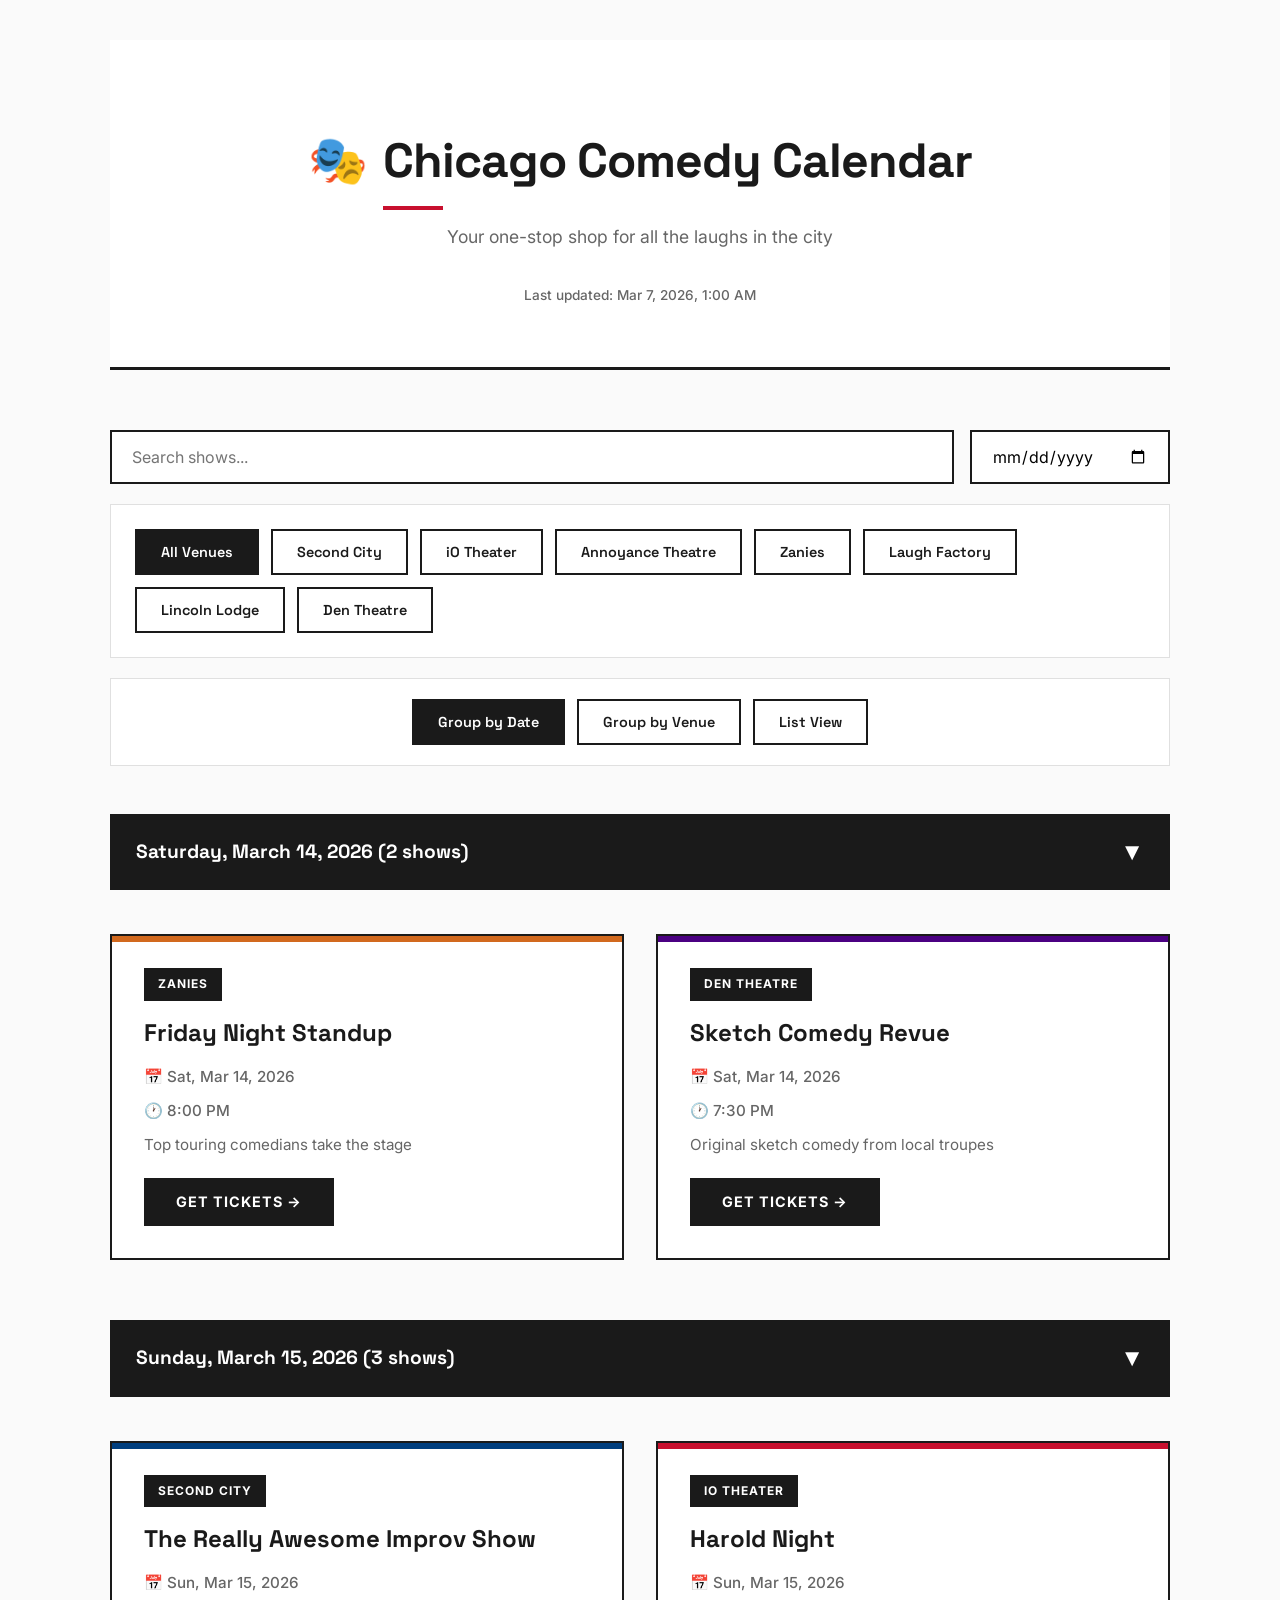
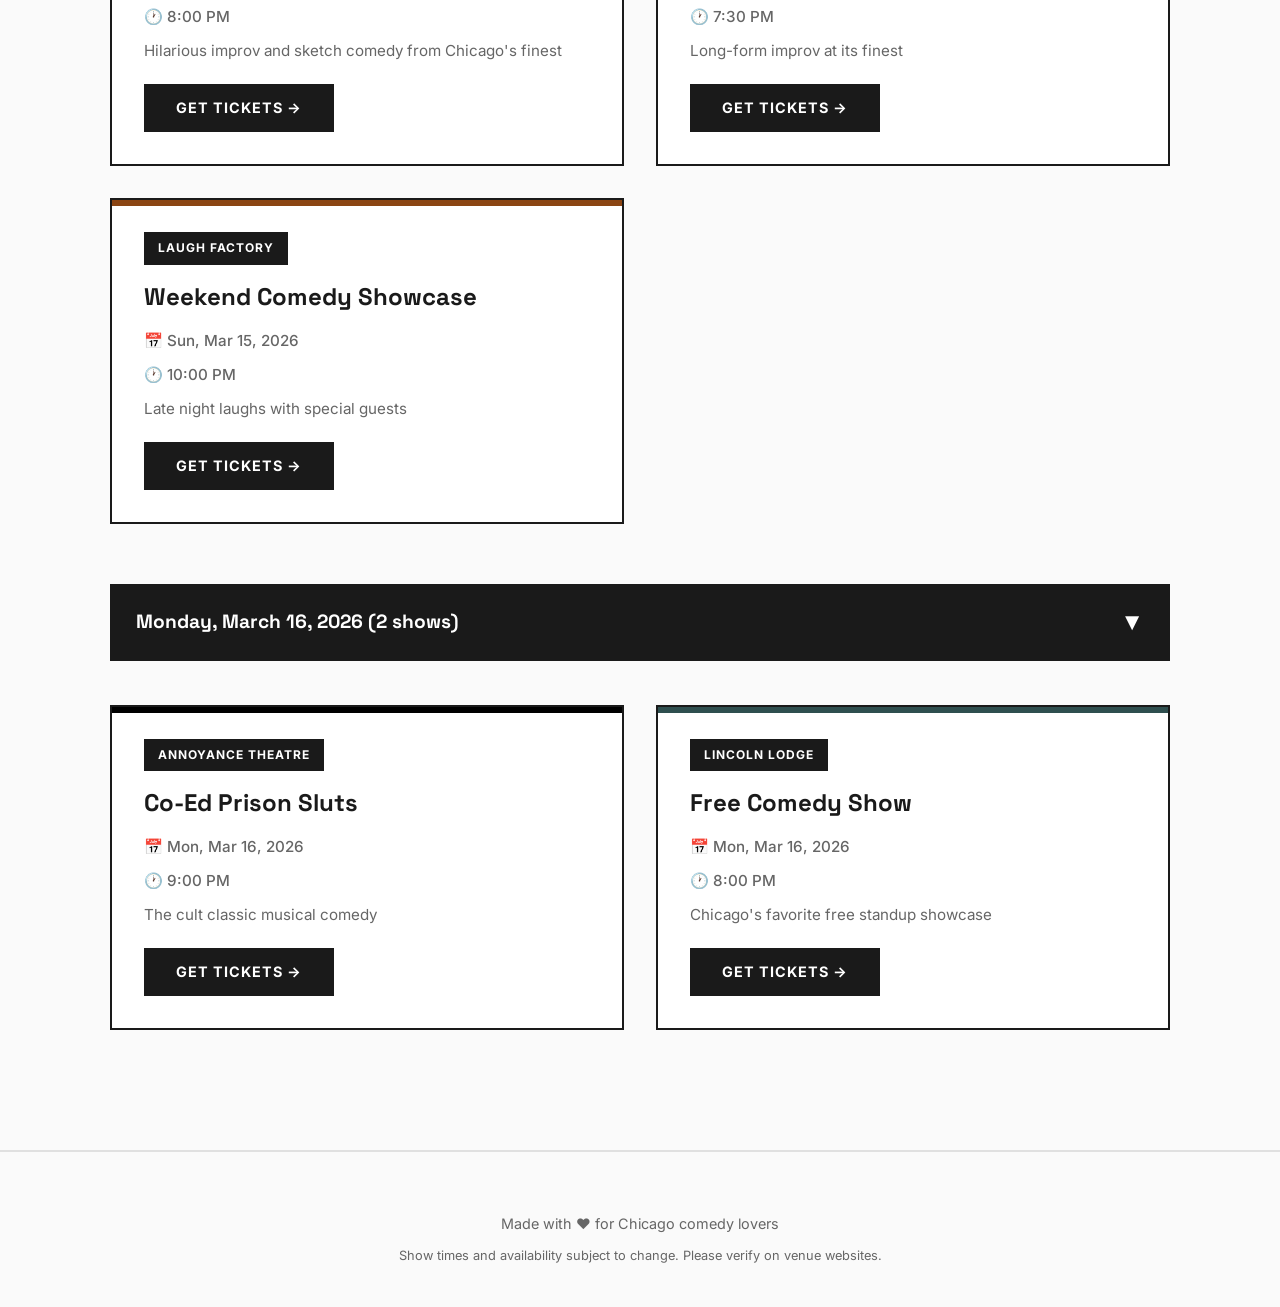
==== index.html @ 1ec194c2 "Major update: New features and minimalist design Features added: - Search bar for text search across" ====
<!DOCTYPE html>
<html lang="en">
<head>
    <meta charset="UTF-8">
    <meta name="viewport" content="width=device-width, initial-scale=1.0">
    <title>Chicago Comedy Calendar</title>
    <link rel="stylesheet" href="styles.css">
    <link rel="preconnect" href="https://fonts.googleapis.com">
    <link rel="preconnect" href="https://fonts.gstatic.com" crossorigin>
    <link href="https://fonts.googleapis.com/css2?family=Space+Grotesk:wght@400;600;700;800&family=Inter:wght@400;500;600;700&display=swap" rel="stylesheet">
</head>
<body>
    <div class="container">
        <header class="header">
            <div class="header-content">
                <h1 class="title">
                    <span class="emoji">🎭</span>
                    <span class="title-text">Chicago Comedy Calendar</span>
                </h1>
                <p class="subtitle">Your one-stop shop for all the laughs in the city</p>
                <div class="last-updated" id="lastUpdated">
                    Last updated: <span id="updateTime">Loading...</span>
                </div>
            </div>
        </header>

        <div class="controls">
            <div class="search-bar">
                <input type="text" id="searchInput" placeholder="Search shows..." class="search-input">
                <input type="date" id="dateFilter" class="date-input" placeholder="Filter by date">
            </div>

            <div class="filters">
                <div class="filter-group">
                    <button class="filter-btn active" data-filter="all">All Venues</button>
                    <button class="filter-btn" data-filter="second-city">Second City</button>
                    <button class="filter-btn" data-filter="io-theater">iO Theater</button>
                    <button class="filter-btn" data-filter="annoyance">Annoyance Theatre</button>
                    <button class="filter-btn" data-filter="zanies">Zanies</button>
                    <button class="filter-btn" data-filter="laugh-factory">Laugh Factory</button>
                    <button class="filter-btn" data-filter="lincoln-lodge">Lincoln Lodge</button>
                    <button class="filter-btn" data-filter="den-theatre">Den Theatre</button>
                </div>
            </div>

            <div class="view-toggle">
                <button class="toggle-btn active" data-view="date">Group by Date</button>
                <button class="toggle-btn" data-view="venue">Group by Venue</button>
                <button class="toggle-btn" data-view="list">List View</button>
            </div>
        </div>

        <div id="loading" class="loading">
            <div class="spinner"></div>
            <p>Loading shows...</p>
        </div>

        <div id="showsContainer" class="shows-container" style="display: none;">
            <!-- Shows will be dynamically inserted here -->
        </div>

        <div id="noShows" class="no-shows" style="display: none;">
            <span class="emoji-large">🎪</span>
            <p>No shows found. Check back soon!</p>
        </div>
    </div>

    <!-- Venue Info Modal -->
    <div id="venueModal" class="modal">
        <div class="modal-content">
            <span class="modal-close">&times;</span>
            <h2 id="modalVenueName"></h2>
            <div id="modalVenueInfo" class="venue-info">
                <div class="venue-details">
                    <p class="venue-address"></p>
                    <p class="venue-phone"></p>
                    <p class="venue-website"></p>
                </div>
                <div id="mapContainer" class="map-container">
                    <!-- Google Map will be embedded here -->
                </div>
            </div>
        </div>
    </div>

    <footer class="footer">
        <p>Made with ❤️ for Chicago comedy lovers</p>
        <p class="footer-note">Show times and availability subject to change. Please verify on venue websites.</p>
    </footer>

    <script src="app.js"></script>
</body>
</html>
---- styles.css ----
/* OPTION 2: Minimalist Chicago - Clean, modern, professional */

:root {
    --primary: #003E7E;
    --secondary: #C8102E;
    --accent: #F0F0F0;
    --dark: #1A1A1A;
    --light: #FAFAFA;
    --white: #FFFFFF;
    --border: #E0E0E0;
    --text-secondary: #666666;
}

* {
    margin: 0;
    padding: 0;
    box-sizing: border-box;
}

body {
    font-family: 'Inter', -apple-system, BlinkMacSystemFont, sans-serif;
    background: var(--light);
    color: var(--dark);
    line-height: 1.7;
    min-height: 100vh;
}

.container {
    max-width: 1100px;
    margin: 0 auto;
    padding: 40px 20px;
}

/* Header */
.header {
    text-align: center;
    padding: 80px 20px 60px;
    margin-bottom: 60px;
    background: var(--white);
    border-bottom: 3px solid var(--dark);
}

.title {
    font-family: 'Space Grotesk', sans-serif;
    font-size: 3rem;
    font-weight: 800;
    margin-bottom: 16px;
    color: var(--dark);
    letter-spacing: -1px;
    display: flex;
    align-items: center;
    justify-content: center;
    gap: 16px;
}

.emoji {
    font-size: 3rem;
}

.title-text {
    position: relative;
}

.title-text::after {
    content: '';
    position: absolute;
    bottom: -8px;
    left: 0;
    width: 60px;
    height: 4px;
    background: var(--secondary);
}

.subtitle {
    font-size: 1.1rem;
    color: var(--text-secondary);
    font-weight: 400;
    margin-top: 20px;
}

.last-updated {
    margin-top: 32px;
    font-size: 0.85rem;
    color: var(--text-secondary);
    font-weight: 500;
}

/* Controls */
.controls {
    margin-bottom: 48px;
}

.search-bar {
    display: flex;
    gap: 16px;
    margin-bottom: 20px;
}

.search-input, .date-input {
    flex: 1;
    padding: 14px 20px;
    border: 2px solid var(--dark);
    background: var(--white);
    font-size: 1rem;
    font-family: 'Inter', sans-serif;
    transition: all 0.2s ease;
}

.search-input:focus, .date-input:focus {
    outline: none;
    border-color: var(--primary);
}

.date-input {
    max-width: 200px;
}

/* Filters */
.filters {
    display: flex;
    flex-wrap: wrap;
    gap: 24px;
    justify-content: center;
    margin-bottom: 20px;
    padding: 24px;
    background: var(--white);
    border: 1px solid var(--border);
}

.view-toggle {
    display: flex;
    gap: 12px;
    justify-content: center;
    padding: 20px;
    background: var(--white);
    border: 1px solid var(--border);
}

.filter-group {
    display: flex;
    flex-wrap: wrap;
    gap: 12px;
}

.filter-btn, .sort-btn, .toggle-btn {
    padding: 12px 24px;
    border: 2px solid var(--dark);
    background: var(--white);
    color: var(--dark);
    cursor: pointer;
    font-weight: 600;
    font-size: 0.9rem;
    transition: all 0.2s ease;
    font-family: 'Space Grotesk', sans-serif;
}

.filter-btn:hover, .sort-btn:hover, .toggle-btn:hover {
    background: var(--dark);
    color: var(--white);
}

.filter-btn.active, .sort-btn.active, .toggle-btn.active {
    background: var(--dark);
    color: var(--white);
}

/* Shows Container */
.shows-container {
    display: grid;
    grid-template-columns: repeat(auto-fill, minmax(340px, 1fr));
    gap: 32px;
    margin-bottom: 60px;
}

.show-card {
    background: var(--white);
    border: 2px solid var(--dark);
    padding: 32px;
    transition: all 0.2s ease;
    position: relative;
}

.show-card::before {
    content: '';
    position: absolute;
    top: 0;
    left: 0;
    width: 100%;
    height: 6px;
    background: var(--primary);
}

.show-card.venue-second-city::before { background: #003E7E; }
.show-card.venue-io-theater::before { background: #C8102E; }
.show-card.venue-annoyance::before { background: #000000; }
.show-card.venue-zanies::before { background: #D2691E; }
.show-card.venue-laugh-factory::before { background: #8B4513; }
.show-card.venue-lincoln-lodge::before { background: #2F4F4F; }
.show-card.venue-den-theatre::before { background: #4B0082; }

.show-card:hover {
    transform: translateY(-2px);
    box-shadow: 8px 8px 0px var(--dark);
}

.venue-tag {
    display: inline-block;
    padding: 6px 14px;
    background: var(--dark);
    color: var(--white);
    font-size: 0.75rem;
    font-weight: 700;
    text-transform: uppercase;
    letter-spacing: 1px;
    margin-bottom: 16px;
}

.show-title {
    font-family: 'Space Grotesk', sans-serif;
    font-size: 1.5rem;
    font-weight: 700;
    margin-bottom: 16px;
    color: var(--dark);
    line-height: 1.3;
}

.show-date, .show-time {
    font-size: 0.95rem;
    color: var(--text-secondary);
    margin-bottom: 8px;
    font-weight: 500;
}

.show-description {
    font-size: 0.95rem;
    color: var(--text-secondary);
    line-height: 1.7;
    margin-bottom: 20px;
}

.show-link {
    display: inline-block;
    padding: 12px 32px;
    background: var(--dark);
    color: var(--white);
    text-decoration: none;
    font-weight: 700;
    transition: all 0.2s ease;
    font-size: 0.9rem;
    text-transform: uppercase;
    letter-spacing: 1px;
}

.show-link:hover {
    background: var(--primary);
}

/* Footer */
.footer {
    text-align: center;
    padding: 60px 20px 40px;
    color: var(--text-secondary);
    font-size: 0.9rem;
    border-top: 2px solid var(--border);
}

.footer-note {
    margin-top: 8px;
    font-size: 0.8rem;
}

.loading {
    text-align: center;
    padding: 80px 20px;
    color: var(--dark);
}

.spinner {
    width: 50px;
    height: 50px;
    border: 3px solid var(--border);
    border-top: 3px solid var(--dark);
    border-radius: 50%;
    margin: 0 auto 20px;
    animation: spin 1s linear infinite;
}

@keyframes spin {
    0% { transform: rotate(0deg); }
    100% { transform: rotate(360deg); }
}

.no-shows {
    text-align: center;
    padding: 80px 20px;
    background: var(--white);
    border: 2px solid var(--dark);
}

.emoji-large {
    font-size: 5rem;
    display: block;
    margin-bottom: 20px;
}

/* Date Groups */
.date-group {
    margin-bottom: 40px;
}

.date-group-header {
    display: flex;
    justify-content: space-between;
    align-items: center;
    padding: 16px 24px;
    background: var(--dark);
    color: var(--white);
    cursor: pointer;
    border: 2px solid var(--dark);
    font-family: 'Space Grotesk', sans-serif;
    font-size: 1.2rem;
    font-weight: 700;
    transition: all 0.2s ease;
}

.date-group-header:hover {
    background: var(--primary);
}

.date-group-header .arrow {
    transition: transform 0.3s ease;
    font-size: 1.5rem;
}

.date-group-header.collapsed .arrow {
    transform: rotate(-90deg);
}

.date-group-shows {
    display: grid;
    grid-template-columns: repeat(auto-fill, minmax(340px, 1fr));
    gap: 32px;
    margin-top: 24px;
    padding: 20px 0;
}

.date-group-shows.hidden {
    display: none;
}

/* Venue Groups */
.venue-group {
    margin-bottom: 40px;
}

.venue-group-header {
    display: flex;
    justify-content: space-between;
    align-items: center;
    padding: 16px 24px;
    background: var(--white);
    border: 2px solid var(--dark);
    cursor: pointer;
    font-family: 'Space Grotesk', sans-serif;
    font-size: 1.2rem;
    font-weight: 700;
    transition: all 0.2s ease;
}

.venue-group-header:hover {
    background: var(--accent);
}

.venue-group-header .arrow {
    transition: transform 0.3s ease;
    font-size: 1.5rem;
}

.venue-group-header.collapsed .arrow {
    transform: rotate(-90deg);
}

.venue-group-shows {
    display: grid;
    grid-template-columns: repeat(auto-fill, minmax(340px, 1fr));
    gap: 32px;
    margin-top: 24px;
    padding: 20px 0;
}

.venue-group-shows.hidden {
    display: none;
}

/* Venue Info Button */
.venue-info-btn {
    display: inline-block;
    padding: 8px 16px;
    background: transparent;
    color: var(--primary);
    border: 2px solid var(--primary);
    text-decoration: none;
    font-weight: 700;
    font-size: 0.85rem;
    cursor: pointer;
    transition: all 0.2s ease;
    margin-left: 12px;
}

.venue-info-btn:hover {
    background: var(--primary);
    color: var(--white);
}

/* Modal */
.modal {
    display: none;
    position: fixed;
    z-index: 1000;
    left: 0;
    top: 0;
    width: 100%;
    height: 100%;
    background-color: rgba(0, 0, 0, 0.7);
    animation: fadeIn 0.3s ease;
}

@keyframes fadeIn {
    from { opacity: 0; }
    to { opacity: 1; }
}

.modal.active {
    display: flex;
    align-items: center;
    justify-content: center;
}

.modal-content {
    background: var(--white);
    border: 3px solid var(--dark);
    max-width: 800px;
    width: 90%;
    max-height: 90vh;
    overflow-y: auto;
    position: relative;
    animation: slideDown 0.3s ease;
}

@keyframes slideDown {
    from {
        transform: translateY(-50px);
        opacity: 0;
    }
    to {
        transform: translateY(0);
        opacity: 1;
    }
}

.modal-close {
    position: absolute;
    top: 16px;
    right: 24px;
    font-size: 2rem;
    font-weight: 700;
    color: var(--dark);
    cursor: pointer;
    line-height: 1;
    transition: color 0.2s ease;
}

.modal-close:hover {
    color: var(--secondary);
}

.modal-content h2 {
    padding: 32px 32px 16px;
    font-family: 'Space Grotesk', sans-serif;
    font-size: 2rem;
    font-weight: 800;
    border-bottom: 3px solid var(--dark);
    margin-bottom: 24px;
}

.venue-info {
    padding: 0 32px 32px;
}

.venue-details {
    margin-bottom: 24px;
}

.venue-details p {
    margin-bottom: 12px;
    font-size: 1rem;
    color: var(--text-secondary);
}

.venue-details a {
    color: var(--primary);
    text-decoration: none;
    font-weight: 600;
}

.venue-details a:hover {
    text-decoration: underline;
}

.map-container {
    width: 100%;
    height: 400px;
    border: 2px solid var(--dark);
    background: var(--accent);
}

.map-container iframe {
    width: 100%;
    height: 100%;
    border: none;
}

/* Responsive */
@media (max-width: 768px) {
    .title {
        font-size: 2rem;
        flex-direction: column;
        gap: 12px;
    }

    .shows-container,
    .date-group-shows,
    .venue-group-shows {
        grid-template-columns: 1fr;
    }

    .filters {
        padding: 20px;
    }

    .search-bar {
        flex-direction: column;
    }

    .date-input {
        max-width: 100%;
    }

    .view-toggle {
        flex-direction: column;
    }

    .modal-content {
        width: 95%;
        max-height: 95vh;
    }

    .modal-content h2 {
        font-size: 1.5rem;
        padding: 24px 20px 12px;
    }

    .venue-info {
        padding: 0 20px 20px;
    }

    .map-container {
        height: 300px;
    }
}
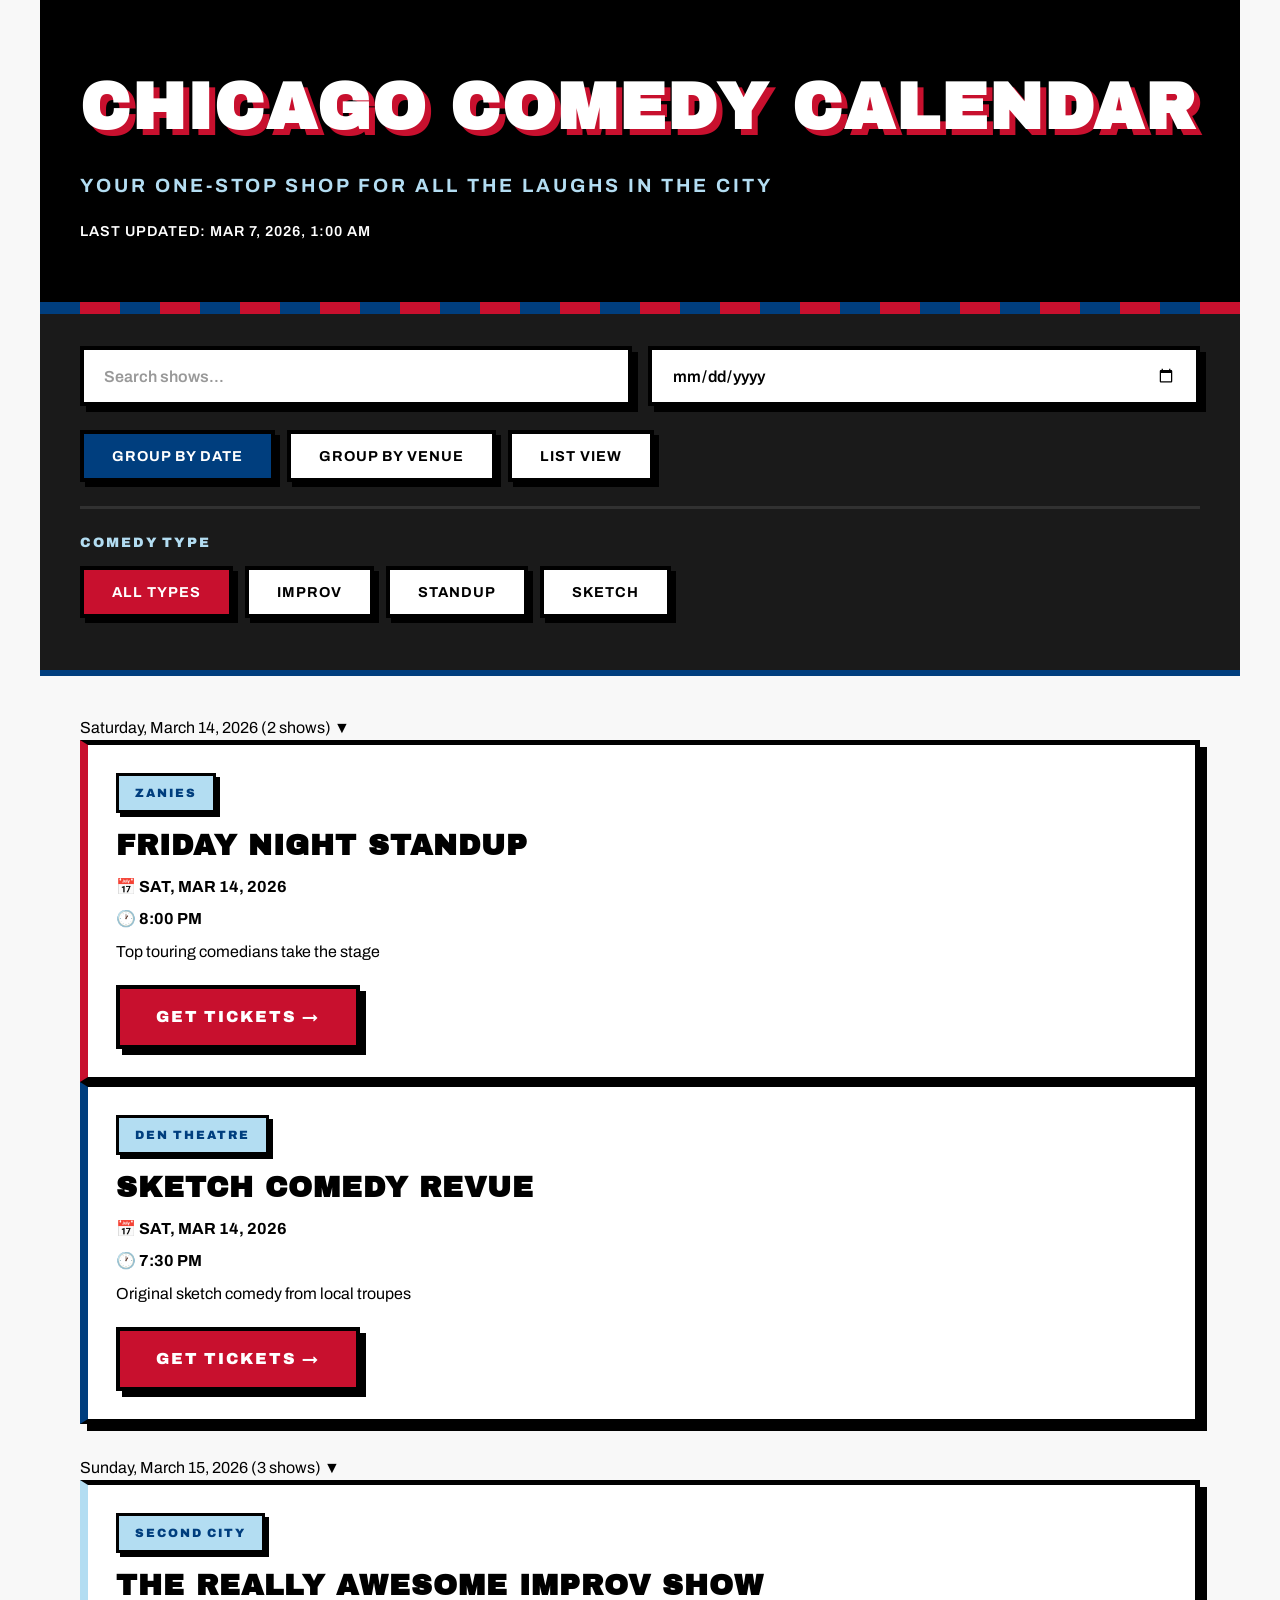
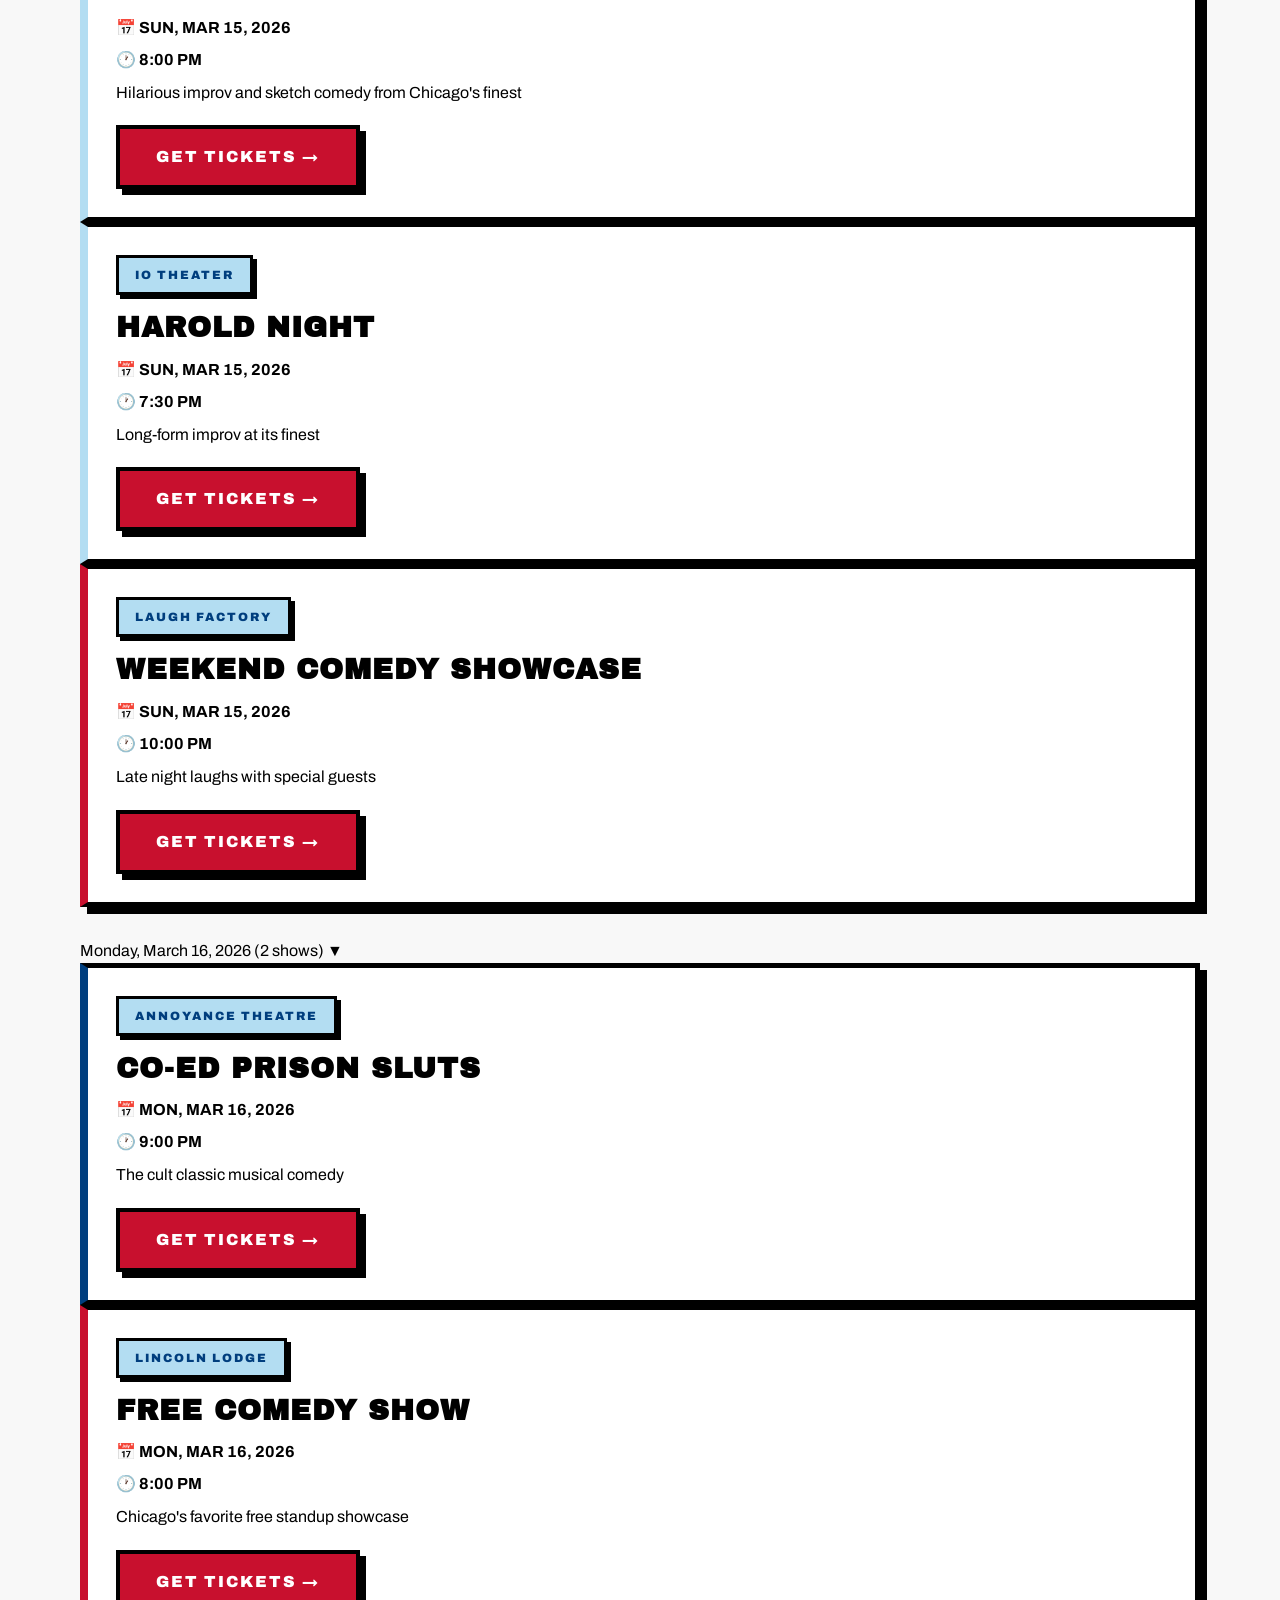
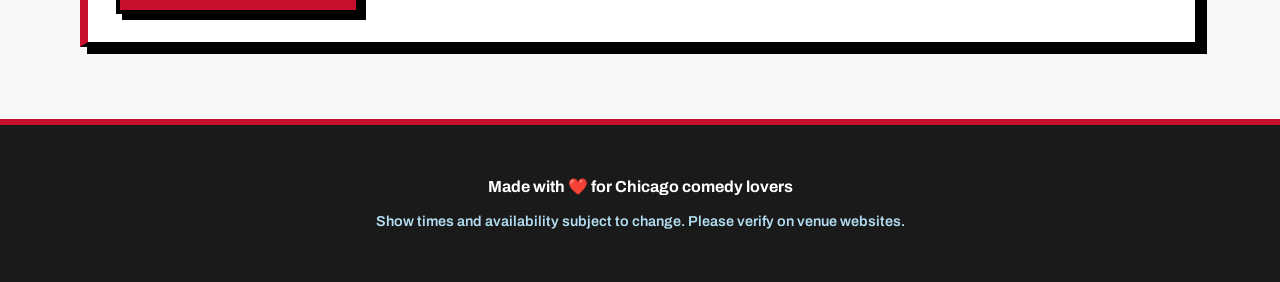
==== commit 86ee7d0d: "Improve brutalist design and add comedy type filtering Design improvements: - Change to Archivo regu" ====
--- a/index.html
+++ b/index.html
@@ -24,29 +24,26 @@
             </div>
         </header>
 
-        <div class="controls">
+        <div class="search-controls">
             <div class="search-bar">
-                <input type="text" id="searchInput" placeholder="Search shows..." class="search-input">
-                <input type="date" id="dateFilter" class="date-input" placeholder="Filter by date">
+                <input type="text" id="searchInput" placeholder="Search shows...">
+                <input type="date" id="dateFilter" placeholder="Filter by date">
             </div>
 
-            <div class="filters">
-                <div class="filter-group">
-                    <button class="filter-btn active" data-filter="all">All Venues</button>
-                    <button class="filter-btn" data-filter="second-city">Second City</button>
-                    <button class="filter-btn" data-filter="io-theater">iO Theater</button>
-                    <button class="filter-btn" data-filter="annoyance">Annoyance Theatre</button>
-                    <button class="filter-btn" data-filter="zanies">Zanies</button>
-                    <button class="filter-btn" data-filter="laugh-factory">Laugh Factory</button>
-                    <button class="filter-btn" data-filter="lincoln-lodge">Lincoln Lodge</button>
-                    <button class="filter-btn" data-filter="den-theatre">Den Theatre</button>
-                </div>
+            <div class="view-controls">
+                <button class="view-btn active" data-view="date">Group by Date</button>
+                <button class="view-btn" data-view="venue">Group by Venue</button>
+                <button class="view-btn" data-view="list">List View</button>
             </div>
 
-            <div class="view-toggle">
-                <button class="toggle-btn active" data-view="date">Group by Date</button>
-                <button class="toggle-btn" data-view="venue">Group by Venue</button>
-                <button class="toggle-btn" data-view="list">List View</button>
+            <div class="filter-section">
+                <span class="filter-label">Comedy Type</span>
+                <div class="view-controls">
+                    <button class="filter-btn active" data-type-filter="all">All Types</button>
+                    <button class="filter-btn" data-type-filter="improv">Improv</button>
+                    <button class="filter-btn" data-type-filter="standup">Standup</button>
+                    <button class="filter-btn" data-type-filter="sketch">Sketch</button>
+                </div>
             </div>
         </div>
 
--- a/styles.css
+++ b/styles.css
@@ -1,14 +1,15 @@
-/* OPTION 2: Minimalist Chicago - Clean, modern, professional */
+/* BRUTALIST CHICAGO FLAG DESIGN - Bold & Dark */
+
+@import url('https://fonts.googleapis.com/css2?family=Archivo+Black&family=Archivo:wght@400;500;600;700;900&display=swap');
 
 :root {
-    --primary: #003E7E;
-    --secondary: #C8102E;
-    --accent: #F0F0F0;
-    --dark: #1A1A1A;
-    --light: #FAFAFA;
+    --chicago-red: #C8102E;
+    --chicago-blue: #003E7E;
+    --chicago-light-blue: #B3DDF2;
     --white: #FFFFFF;
-    --border: #E0E0E0;
-    --text-secondary: #666666;
+    --black: #000000;
+    --off-white: #F8F8F8;
+    --dark-gray: #1A1A1A;
 }
 
 * {
@@ -18,398 +19,326 @@
 }
 
 body {
-    font-family: 'Inter', -apple-system, BlinkMacSystemFont, sans-serif;
-    background: var(--light);
-    color: var(--dark);
-    line-height: 1.7;
+    font-family: 'Archivo', sans-serif;
+    background: var(--off-white);
+    color: var(--black);
+    line-height: 1.5;
     min-height: 100vh;
 }
 
 .container {
-    max-width: 1100px;
+    max-width: 1200px;
     margin: 0 auto;
-    padding: 40px 20px;
+    padding: 0;
 }
 
 /* Header */
 .header {
-    text-align: center;
-    padding: 80px 20px 60px;
-    margin-bottom: 60px;
-    background: var(--white);
-    border-bottom: 3px solid var(--dark);
-}
-
-.title {
-    font-family: 'Space Grotesk', sans-serif;
-    font-size: 3rem;
-    font-weight: 800;
-    margin-bottom: 16px;
-    color: var(--dark);
-    letter-spacing: -1px;
-    display: flex;
-    align-items: center;
-    justify-content: center;
-    gap: 16px;
-}
-
-.emoji {
-    font-size: 3rem;
-}
-
-.title-text {
+    background: var(--black);
+    padding: 60px 40px;
+    border-bottom: 12px solid var(--chicago-red);
     position: relative;
 }
 
-.title-text::after {
+.header::after {
     content: '';
     position: absolute;
-    bottom: -8px;
+    bottom: -12px;
     left: 0;
-    width: 60px;
-    height: 4px;
-    background: var(--secondary);
+    right: 0;
+    height: 12px;
+    background: repeating-linear-gradient(
+        90deg,
+        var(--chicago-blue) 0px,
+        var(--chicago-blue) 40px,
+        var(--chicago-red) 40px,
+        var(--chicago-red) 80px
+    );
+}
+
+.title {
+    font-family: 'Archivo Black', sans-serif;
+    font-size: 4rem;
+    font-weight: 900;
+    margin-bottom: 16px;
+    color: var(--white);
+    text-transform: uppercase;
+    letter-spacing: 2px;
+    text-shadow: 6px 6px 0 var(--chicago-red);
+}
+
+.emoji {
+    display: none;
+}
+
+.title-text {
+    display: inline;
 }
 
 .subtitle {
-    font-size: 1.1rem;
-    color: var(--text-secondary);
-    font-weight: 400;
+    font-size: 1.2rem;
+    color: var(--chicago-light-blue);
+    font-weight: 700;
+    text-transform: uppercase;
+    letter-spacing: 3px;
+}
+
+.last-updated {
     margin-top: 20px;
-}
-
-.last-updated {
-    margin-top: 32px;
-    font-size: 0.85rem;
-    color: var(--text-secondary);
-    font-weight: 500;
-}
-
-/* Controls */
-.controls {
-    margin-bottom: 48px;
+    font-size: 0.9rem;
+    color: var(--white);
+    font-weight: 600;
+    text-transform: uppercase;
+    letter-spacing: 1px;
+}
+
+/* Search and Controls */
+.search-controls {
+    background: var(--dark-gray);
+    padding: 32px 40px;
+    border-bottom: 6px solid var(--chicago-blue);
 }
 
 .search-bar {
     display: flex;
     gap: 16px;
-    margin-bottom: 20px;
-}
-
-.search-input, .date-input {
+    margin-bottom: 24px;
+    flex-wrap: wrap;
+}
+
+#searchInput, #dateFilter {
     flex: 1;
-    padding: 14px 20px;
-    border: 2px solid var(--dark);
+    min-width: 200px;
+    padding: 16px 20px;
+    border: 4px solid var(--black);
     background: var(--white);
+    color: var(--black);
     font-size: 1rem;
-    font-family: 'Inter', sans-serif;
-    transition: all 0.2s ease;
-}
-
-.search-input:focus, .date-input:focus {
+    font-family: 'Archivo', sans-serif;
+    font-weight: 600;
+    box-shadow: 6px 6px 0 var(--black);
+}
+
+#searchInput:focus, #dateFilter:focus {
     outline: none;
-    border-color: var(--primary);
-}
-
-.date-input {
-    max-width: 200px;
-}
-
-/* Filters */
-.filters {
-    display: flex;
-    flex-wrap: wrap;
-    gap: 24px;
-    justify-content: center;
-    margin-bottom: 20px;
-    padding: 24px;
-    background: var(--white);
-    border: 1px solid var(--border);
-}
-
-.view-toggle {
+    border-color: var(--chicago-red);
+    box-shadow: 6px 6px 0 var(--chicago-red);
+}
+
+#searchInput::placeholder {
+    color: rgba(0, 0, 0, 0.4);
+}
+
+.view-controls {
     display: flex;
     gap: 12px;
-    justify-content: center;
-    padding: 20px;
+    flex-wrap: wrap;
+    margin-bottom: 20px;
+}
+
+.filter-section {
+    margin-top: 24px;
+    padding-top: 24px;
+    border-top: 3px solid rgba(255, 255, 255, 0.1);
+}
+
+.filter-label {
+    color: var(--chicago-light-blue);
+    font-weight: 900;
+    text-transform: uppercase;
+    font-size: 0.85rem;
+    letter-spacing: 2px;
+    margin-bottom: 12px;
+    display: block;
+}
+
+.view-btn, .filter-btn {
+    padding: 14px 28px;
+    border: 4px solid var(--black);
     background: var(--white);
-    border: 1px solid var(--border);
-}
-
-.filter-group {
-    display: flex;
-    flex-wrap: wrap;
-    gap: 12px;
-}
-
-.filter-btn, .sort-btn, .toggle-btn {
-    padding: 12px 24px;
-    border: 2px solid var(--dark);
-    background: var(--white);
-    color: var(--dark);
+    color: var(--black);
     cursor: pointer;
-    font-weight: 600;
+    font-weight: 700;
     font-size: 0.9rem;
-    transition: all 0.2s ease;
-    font-family: 'Space Grotesk', sans-serif;
-}
-
-.filter-btn:hover, .sort-btn:hover, .toggle-btn:hover {
-    background: var(--dark);
-    color: var(--white);
-}
-
-.filter-btn.active, .sort-btn.active, .toggle-btn.active {
-    background: var(--dark);
-    color: var(--white);
+    font-family: 'Archivo', sans-serif;
+    text-transform: uppercase;
+    letter-spacing: 1px;
+    box-shadow: 5px 5px 0 var(--black);
+    transition: all 0.1s ease;
+}
+
+.view-btn:hover, .filter-btn:hover {
+    transform: translate(2px, 2px);
+    box-shadow: 3px 3px 0 var(--black);
+}
+
+.view-btn.active {
+    background: var(--chicago-blue);
+    color: var(--white);
+    border-color: var(--black);
+}
+
+.filter-btn.active {
+    background: var(--chicago-red);
+    color: var(--white);
+    border-color: var(--black);
 }
 
 /* Shows Container */
 .shows-container {
-    display: grid;
-    grid-template-columns: repeat(auto-fill, minmax(340px, 1fr));
-    gap: 32px;
-    margin-bottom: 60px;
-}
-
-.show-card {
-    background: var(--white);
-    border: 2px solid var(--dark);
-    padding: 32px;
-    transition: all 0.2s ease;
-    position: relative;
-}
-
-.show-card::before {
-    content: '';
-    position: absolute;
-    top: 0;
-    left: 0;
-    width: 100%;
-    height: 6px;
-    background: var(--primary);
-}
-
-.show-card.venue-second-city::before { background: #003E7E; }
-.show-card.venue-io-theater::before { background: #C8102E; }
-.show-card.venue-annoyance::before { background: #000000; }
-.show-card.venue-zanies::before { background: #D2691E; }
-.show-card.venue-laugh-factory::before { background: #8B4513; }
-.show-card.venue-lincoln-lodge::before { background: #2F4F4F; }
-.show-card.venue-den-theatre::before { background: #4B0082; }
-
-.show-card:hover {
-    transform: translateY(-2px);
-    box-shadow: 8px 8px 0px var(--dark);
-}
-
-.venue-tag {
-    display: inline-block;
-    padding: 6px 14px;
-    background: var(--dark);
-    color: var(--white);
-    font-size: 0.75rem;
-    font-weight: 700;
-    text-transform: uppercase;
-    letter-spacing: 1px;
-    margin-bottom: 16px;
-}
-
-.show-title {
-    font-family: 'Space Grotesk', sans-serif;
-    font-size: 1.5rem;
-    font-weight: 700;
-    margin-bottom: 16px;
-    color: var(--dark);
-    line-height: 1.3;
-}
-
-.show-date, .show-time {
-    font-size: 0.95rem;
-    color: var(--text-secondary);
-    margin-bottom: 8px;
-    font-weight: 500;
-}
-
-.show-description {
-    font-size: 0.95rem;
-    color: var(--text-secondary);
-    line-height: 1.7;
-    margin-bottom: 20px;
-}
-
-.show-link {
-    display: inline-block;
-    padding: 12px 32px;
-    background: var(--dark);
-    color: var(--white);
-    text-decoration: none;
-    font-weight: 700;
-    transition: all 0.2s ease;
-    font-size: 0.9rem;
-    text-transform: uppercase;
-    letter-spacing: 1px;
-}
-
-.show-link:hover {
-    background: var(--primary);
-}
-
-/* Footer */
-.footer {
-    text-align: center;
-    padding: 60px 20px 40px;
-    color: var(--text-secondary);
-    font-size: 0.9rem;
-    border-top: 2px solid var(--border);
-}
-
-.footer-note {
-    margin-top: 8px;
-    font-size: 0.8rem;
-}
-
-.loading {
-    text-align: center;
-    padding: 80px 20px;
-    color: var(--dark);
-}
-
-.spinner {
-    width: 50px;
-    height: 50px;
-    border: 3px solid var(--border);
-    border-top: 3px solid var(--dark);
-    border-radius: 50%;
-    margin: 0 auto 20px;
-    animation: spin 1s linear infinite;
-}
-
-@keyframes spin {
-    0% { transform: rotate(0deg); }
-    100% { transform: rotate(360deg); }
-}
-
-.no-shows {
-    text-align: center;
-    padding: 80px 20px;
-    background: var(--white);
-    border: 2px solid var(--dark);
-}
-
-.emoji-large {
-    font-size: 5rem;
-    display: block;
-    margin-bottom: 20px;
-}
-
-/* Date Groups */
-.date-group {
-    margin-bottom: 40px;
-}
-
-.date-group-header {
+    padding: 40px;
+    background: var(--off-white);
+}
+
+/* Group View */
+.date-group, .venue-group {
+    margin-bottom: 32px;
+}
+
+.group-header {
+    background: var(--black);
+    padding: 24px 32px;
+    cursor: pointer;
     display: flex;
     justify-content: space-between;
     align-items: center;
-    padding: 16px 24px;
-    background: var(--dark);
-    color: var(--white);
-    cursor: pointer;
-    border: 2px solid var(--dark);
-    font-family: 'Space Grotesk', sans-serif;
-    font-size: 1.2rem;
-    font-weight: 700;
-    transition: all 0.2s ease;
-}
-
-.date-group-header:hover {
-    background: var(--primary);
-}
-
-.date-group-header .arrow {
-    transition: transform 0.3s ease;
-    font-size: 1.5rem;
-}
-
-.date-group-header.collapsed .arrow {
-    transform: rotate(-90deg);
-}
-
-.date-group-shows {
+    border: 6px solid var(--chicago-red);
+    box-shadow: 8px 8px 0 var(--chicago-red);
+    margin-bottom: 16px;
+    transition: all 0.1s ease;
+}
+
+.group-header:hover {
+    transform: translate(2px, 2px);
+    box-shadow: 6px 6px 0 var(--chicago-red);
+}
+
+.group-header h2 {
+    font-family: 'Archivo Black', sans-serif;
+    font-size: 2rem;
+    font-weight: 900;
+    color: var(--white);
+    text-transform: uppercase;
+    letter-spacing: 2px;
+}
+
+.group-count {
+    background: var(--chicago-red);
+    color: var(--white);
+    padding: 8px 20px;
+    border: 4px solid var(--black);
+    font-weight: 900;
+    font-size: 1rem;
+    box-shadow: 4px 4px 0 var(--black);
+}
+
+.group-content {
     display: grid;
-    grid-template-columns: repeat(auto-fill, minmax(340px, 1fr));
-    gap: 32px;
-    margin-top: 24px;
-    padding: 20px 0;
-}
-
-.date-group-shows.hidden {
+    gap: 16px;
+}
+
+.group-content.collapsed {
     display: none;
 }
 
-/* Venue Groups */
-.venue-group {
-    margin-bottom: 40px;
-}
-
-.venue-group-header {
-    display: flex;
-    justify-content: space-between;
-    align-items: center;
-    padding: 16px 24px;
+/* Show Cards */
+.show-card {
     background: var(--white);
-    border: 2px solid var(--dark);
-    cursor: pointer;
-    font-family: 'Space Grotesk', sans-serif;
-    font-size: 1.2rem;
-    font-weight: 700;
-    transition: all 0.2s ease;
-}
-
-.venue-group-header:hover {
-    background: var(--accent);
-}
-
-.venue-group-header .arrow {
-    transition: transform 0.3s ease;
-    font-size: 1.5rem;
-}
-
-.venue-group-header.collapsed .arrow {
-    transform: rotate(-90deg);
-}
-
-.venue-group-shows {
-    display: grid;
-    grid-template-columns: repeat(auto-fill, minmax(340px, 1fr));
-    gap: 32px;
-    margin-top: 24px;
-    padding: 20px 0;
-}
-
-.venue-group-shows.hidden {
-    display: none;
-}
-
-/* Venue Info Button */
-.venue-info-btn {
+    border: 5px solid var(--black);
+    padding: 28px;
+    box-shadow: 7px 7px 0 var(--black);
+    transition: all 0.1s ease;
+}
+
+.show-card:hover {
+    transform: translate(2px, 2px);
+    box-shadow: 5px 5px 0 var(--black);
+}
+
+.show-card[data-comedy-type*="sketch"] {
+    border-left: 8px solid var(--chicago-blue);
+}
+
+.show-card[data-comedy-type*="standup"] {
+    border-left: 8px solid var(--chicago-red);
+}
+
+.show-card[data-comedy-type*="improv"] {
+    border-left: 8px solid var(--chicago-light-blue);
+}
+
+.venue-tag {
     display: inline-block;
     padding: 8px 16px;
-    background: transparent;
-    color: var(--primary);
-    border: 2px solid var(--primary);
+    background: var(--chicago-light-blue);
+    color: var(--chicago-blue);
+    border: 3px solid var(--black);
+    font-size: 0.75rem;
+    font-weight: 900;
+    text-transform: uppercase;
+    letter-spacing: 2px;
+    margin-bottom: 16px;
+    box-shadow: 4px 4px 0 var(--black);
+    cursor: pointer;
+    transition: all 0.1s ease;
+}
+
+.venue-tag:hover {
+    background: var(--chicago-red);
+    color: var(--white);
+    transform: translate(1px, 1px);
+    box-shadow: 3px 3px 0 var(--black);
+}
+
+.show-title {
+    font-family: 'Archivo Black', sans-serif;
+    font-size: 1.8rem;
+    font-weight: 900;
+    margin-bottom: 12px;
+    color: var(--black);
+    text-transform: uppercase;
+    letter-spacing: 1px;
+    line-height: 1.2;
+}
+
+.show-date, .show-time {
+    font-size: 1rem;
+    color: var(--black);
+    margin-bottom: 8px;
+    font-weight: 700;
+    text-transform: uppercase;
+}
+
+.show-description {
+    font-size: 1rem;
+    color: var(--black);
+    line-height: 1.6;
+    margin-bottom: 20px;
+}
+
+.show-link {
+    display: inline-block;
+    padding: 16px 36px;
+    background: var(--chicago-red);
+    color: var(--white);
     text-decoration: none;
-    font-weight: 700;
-    font-size: 0.85rem;
-    cursor: pointer;
-    transition: all 0.2s ease;
-    margin-left: 12px;
-}
-
-.venue-info-btn:hover {
-    background: var(--primary);
-    color: var(--white);
+    border: 4px solid var(--black);
+    font-weight: 900;
+    font-size: 1rem;
+    text-transform: uppercase;
+    letter-spacing: 2px;
+    box-shadow: 6px 6px 0 var(--black);
+    transition: all 0.1s ease;
+}
+
+.show-link:hover {
+    transform: translate(2px, 2px);
+    box-shadow: 4px 4px 0 var(--black);
+}
+
+/* List View */
+.show-card.list-view {
+    border-left: 12px solid var(--chicago-red);
 }
 
 /* Modal */
@@ -421,13 +350,7 @@
     top: 0;
     width: 100%;
     height: 100%;
-    background-color: rgba(0, 0, 0, 0.7);
-    animation: fadeIn 0.3s ease;
-}
-
-@keyframes fadeIn {
-    from { opacity: 0; }
-    to { opacity: 1; }
+    background: rgba(0, 0, 0, 0.85);
 }
 
 .modal.active {
@@ -438,18 +361,160 @@
 
 .modal-content {
     background: var(--white);
-    border: 3px solid var(--dark);
-    max-width: 800px;
+    border: 8px solid var(--black);
+    padding: 0;
+    max-width: 700px;
     width: 90%;
     max-height: 90vh;
+    overflow: hidden;
+    box-shadow: 12px 12px 0 var(--chicago-red);
+}
+
+.modal-close {
+    position: absolute;
+    top: 20px;
+    right: 20px;
+    font-size: 2.5rem;
+    font-weight: 900;
+    cursor: pointer;
+    background: var(--chicago-red);
+    color: var(--white);
+    width: 60px;
+    height: 60px;
+    border: 4px solid var(--black);
+    display: flex;
+    align-items: center;
+    justify-content: center;
+    box-shadow: 5px 5px 0 var(--black);
+    transition: all 0.1s ease;
+    z-index: 10;
+}
+
+.modal-close:hover {
+    transform: translate(2px, 2px);
+    box-shadow: 3px 3px 0 var(--black);
+}
+
+.venue-modal-title {
+    font-family: 'Archivo Black', sans-serif;
+    font-size: 2.5rem;
+    font-weight: 900;
+    color: var(--white);
+    background: var(--black);
+    padding: 32px 40px;
+    border-bottom: 8px solid var(--chicago-red);
+    text-transform: uppercase;
+    letter-spacing: 1px;
+}
+
+.venue-info {
+    padding: 32px 40px;
     overflow-y: auto;
-    position: relative;
-    animation: slideDown 0.3s ease;
-}
-
-@keyframes slideDown {
+    max-height: calc(90vh - 150px);
+}
+
+.venue-info p {
+    margin-bottom: 12px;
+    font-size: 1.1rem;
+    color: var(--black);
+    line-height: 1.6;
+    font-weight: 600;
+}
+
+.venue-info strong {
+    font-weight: 900;
+    text-transform: uppercase;
+}
+
+.venue-info a {
+    color: var(--chicago-red);
+    text-decoration: none;
+    font-weight: 900;
+    border-bottom: 3px solid var(--chicago-red);
+}
+
+.venue-info a:hover {
+    background: var(--chicago-red);
+    color: var(--white);
+    padding: 0 4px;
+}
+
+#venueMap {
+    width: 100%;
+    height: 400px;
+    border: 6px solid var(--black);
+    margin-top: 20px;
+}
+
+/* Loading and Empty States */
+.loading {
+    text-align: center;
+    padding: 80px 40px;
+}
+
+.spinner {
+    width: 70px;
+    height: 70px;
+    border: 8px solid var(--off-white);
+    border-top: 8px solid var(--chicago-red);
+    margin: 0 auto 24px;
+    animation: spin 1s linear infinite;
+}
+
+@keyframes spin {
+    0% { transform: rotate(0deg); }
+    100% { transform: rotate(360deg); }
+}
+
+.no-shows {
+    text-align: center;
+    padding: 80px 40px;
+    background: var(--white);
+    border: 8px solid var(--black);
+    box-shadow: 10px 10px 0 var(--black);
+    margin: 40px;
+}
+
+.emoji-large {
+    font-size: 6rem;
+    display: block;
+    margin-bottom: 24px;
+}
+
+.no-shows p {
+    font-family: 'Archivo Black', sans-serif;
+    font-size: 1.5rem;
+    color: var(--black);
+    text-transform: uppercase;
+}
+
+/* Footer */
+.footer {
+    text-align: center;
+    padding: 50px 40px;
+    background: var(--dark-gray);
+    color: var(--white);
+    font-size: 1rem;
+    font-weight: 700;
+    border-top: 6px solid var(--chicago-red);
+}
+
+.footer-note {
+    margin-top: 12px;
+    font-size: 0.9rem;
+    font-weight: 600;
+    color: var(--chicago-light-blue);
+}
+
+/* Animations */
+@keyframes fadeIn {
+    from { opacity: 0; }
+    to { opacity: 1; }
+}
+
+@keyframes slideUp {
     from {
-        transform: translateY(-50px);
+        transform: translateY(30px);
         opacity: 0;
     }
     to {
@@ -458,113 +523,54 @@
     }
 }
 
-.modal-close {
-    position: absolute;
-    top: 16px;
-    right: 24px;
-    font-size: 2rem;
-    font-weight: 700;
-    color: var(--dark);
-    cursor: pointer;
-    line-height: 1;
-    transition: color 0.2s ease;
-}
-
-.modal-close:hover {
-    color: var(--secondary);
-}
-
-.modal-content h2 {
-    padding: 32px 32px 16px;
-    font-family: 'Space Grotesk', sans-serif;
-    font-size: 2rem;
-    font-weight: 800;
-    border-bottom: 3px solid var(--dark);
-    margin-bottom: 24px;
-}
-
-.venue-info {
-    padding: 0 32px 32px;
-}
-
-.venue-details {
-    margin-bottom: 24px;
-}
-
-.venue-details p {
-    margin-bottom: 12px;
-    font-size: 1rem;
-    color: var(--text-secondary);
-}
-
-.venue-details a {
-    color: var(--primary);
-    text-decoration: none;
-    font-weight: 600;
-}
-
-.venue-details a:hover {
-    text-decoration: underline;
-}
-
-.map-container {
-    width: 100%;
-    height: 400px;
-    border: 2px solid var(--dark);
-    background: var(--accent);
-}
-
-.map-container iframe {
-    width: 100%;
-    height: 100%;
-    border: none;
-}
-
 /* Responsive */
 @media (max-width: 768px) {
     .title {
-        font-size: 2rem;
-        flex-direction: column;
-        gap: 12px;
-    }
-
-    .shows-container,
-    .date-group-shows,
-    .venue-group-shows {
-        grid-template-columns: 1fr;
-    }
-
-    .filters {
-        padding: 20px;
+        font-size: 2.5rem;
+    }
+
+    .header {
+        padding: 40px 24px;
+    }
+
+    .shows-container {
+        padding: 24px;
+    }
+
+    .search-controls {
+        padding: 24px;
     }
 
     .search-bar {
         flex-direction: column;
     }
 
-    .date-input {
-        max-width: 100%;
-    }
-
-    .view-toggle {
-        flex-direction: column;
+    #searchInput, #dateFilter {
+        width: 100%;
+    }
+
+    .group-header h2 {
+        font-size: 1.5rem;
     }
 
     .modal-content {
         width: 95%;
-        max-height: 95vh;
-    }
-
-    .modal-content h2 {
+    }
+
+    .venue-modal-title {
+        font-size: 2rem;
+        padding: 24px;
+    }
+
+    .venue-info {
+        padding: 24px;
+    }
+
+    .show-card {
+        padding: 20px;
+    }
+
+    .show-title {
         font-size: 1.5rem;
-        padding: 24px 20px 12px;
-    }
-
-    .venue-info {
-        padding: 0 20px 20px;
-    }
-
-    .map-container {
-        height: 300px;
-    }
-}
+    }
+}
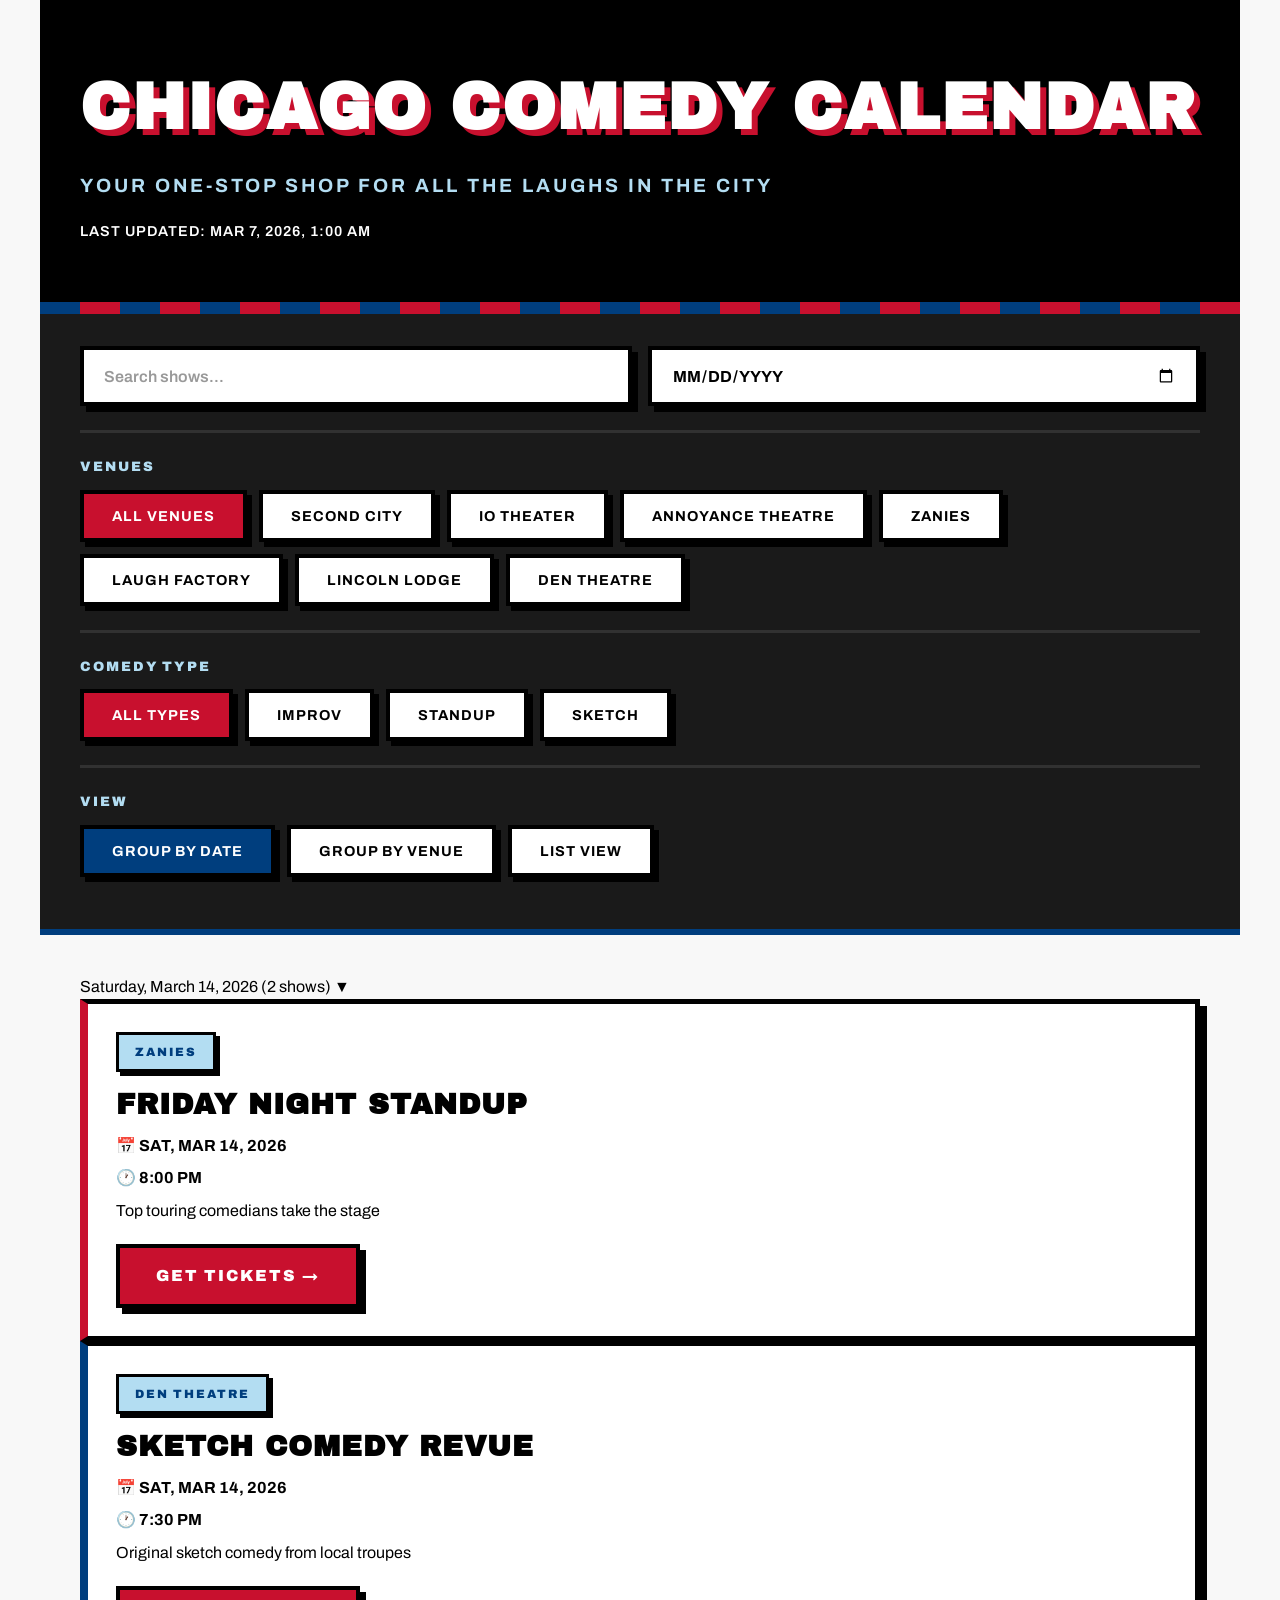
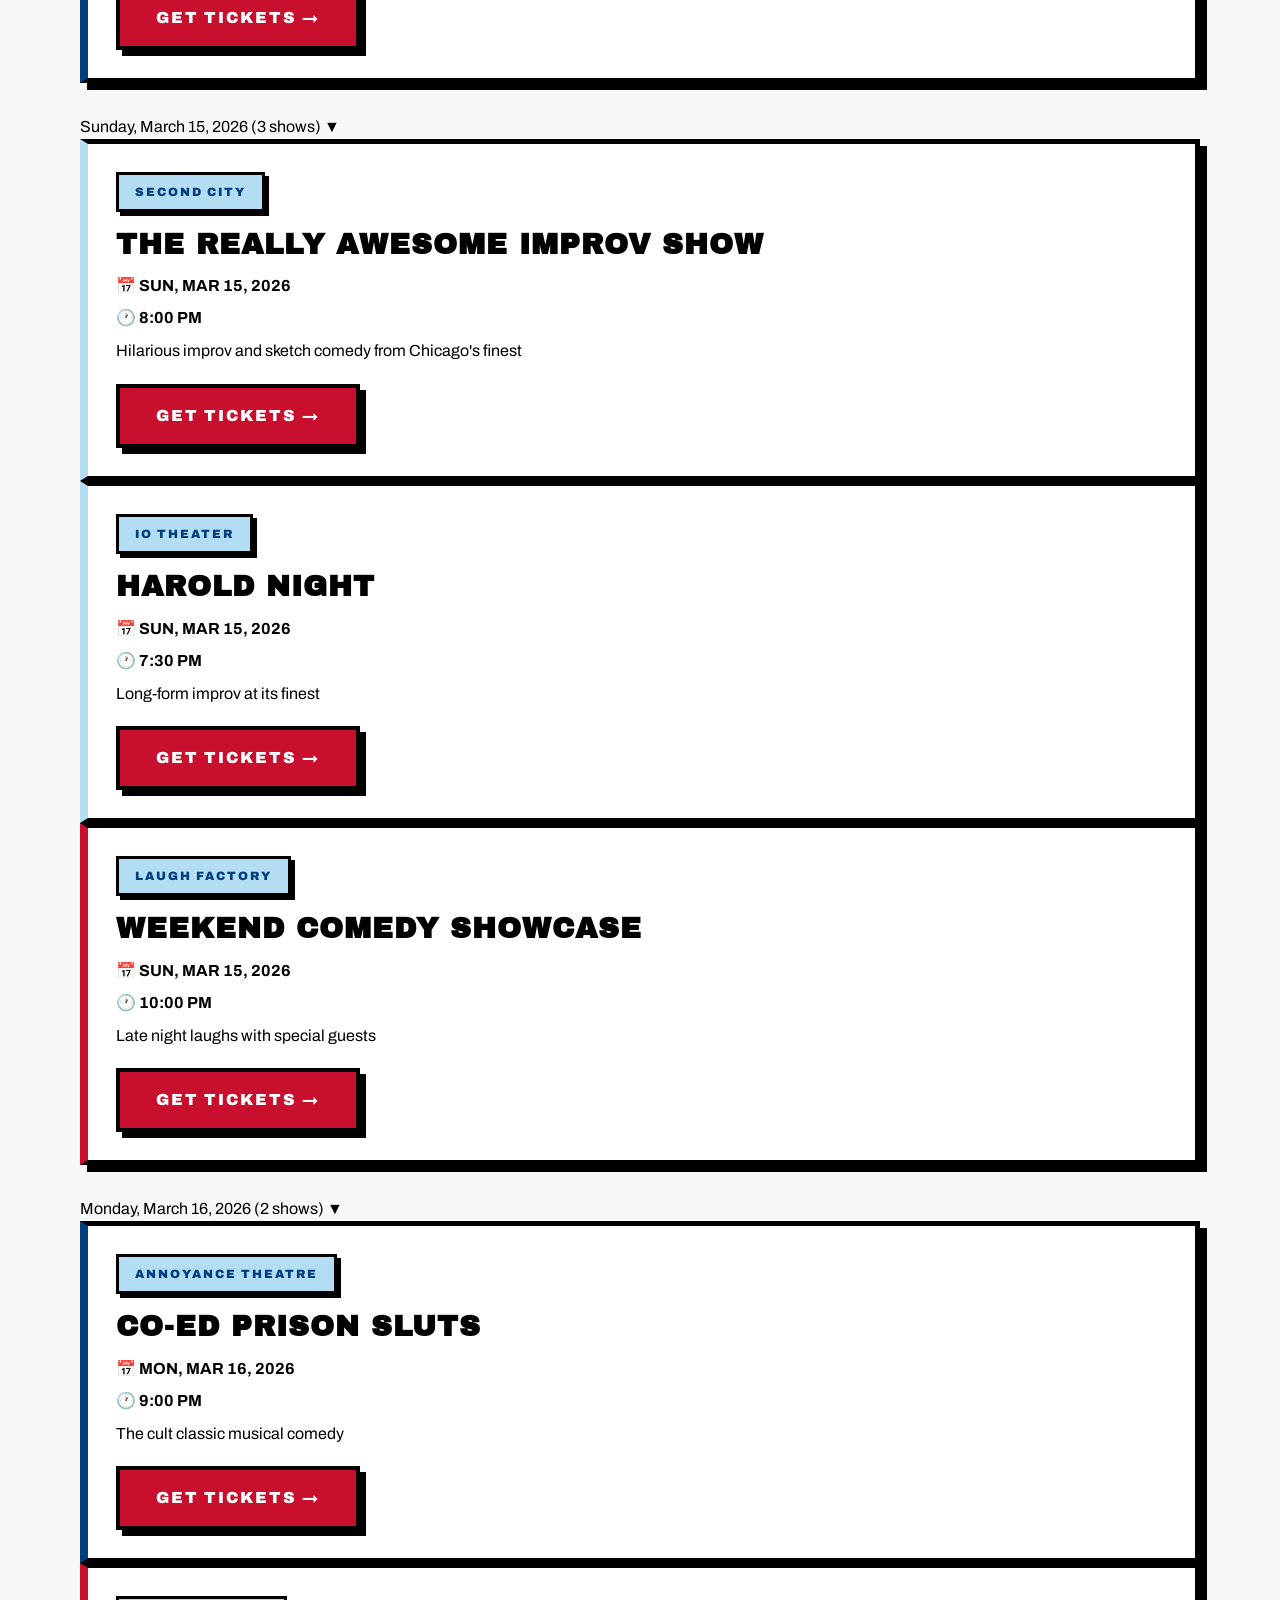
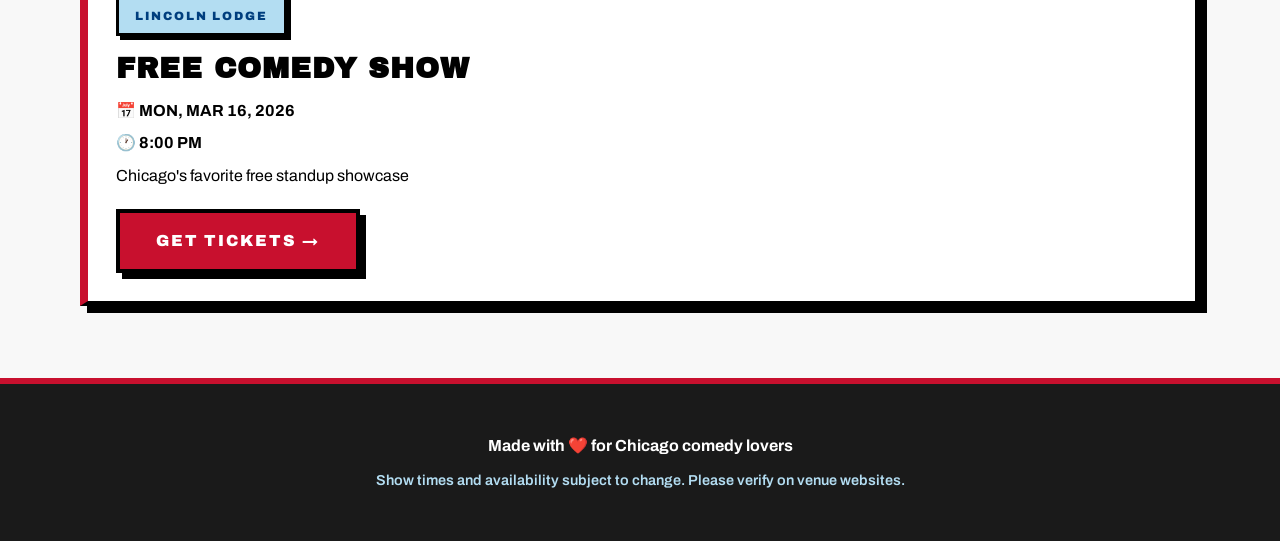
==== commit cca4d5d6: "Restore venue filters and fix date picker styling - Added back venue filter buttons (accidentally re" ====
--- a/index.html
+++ b/index.html
@@ -30,10 +30,18 @@
                 <input type="date" id="dateFilter" placeholder="Filter by date">
             </div>
 
-            <div class="view-controls">
-                <button class="view-btn active" data-view="date">Group by Date</button>
-                <button class="view-btn" data-view="venue">Group by Venue</button>
-                <button class="view-btn" data-view="list">List View</button>
+            <div class="filter-section">
+                <span class="filter-label">Venues</span>
+                <div class="view-controls">
+                    <button class="filter-btn active" data-filter="all">All Venues</button>
+                    <button class="filter-btn" data-filter="second-city">Second City</button>
+                    <button class="filter-btn" data-filter="io-theater">iO Theater</button>
+                    <button class="filter-btn" data-filter="annoyance">Annoyance Theatre</button>
+                    <button class="filter-btn" data-filter="zanies">Zanies</button>
+                    <button class="filter-btn" data-filter="laugh-factory">Laugh Factory</button>
+                    <button class="filter-btn" data-filter="lincoln-lodge">Lincoln Lodge</button>
+                    <button class="filter-btn" data-filter="den-theatre">Den Theatre</button>
+                </div>
             </div>
 
             <div class="filter-section">
@@ -43,6 +51,15 @@
                     <button class="filter-btn" data-type-filter="improv">Improv</button>
                     <button class="filter-btn" data-type-filter="standup">Standup</button>
                     <button class="filter-btn" data-type-filter="sketch">Sketch</button>
+                </div>
+            </div>
+
+            <div class="filter-section">
+                <span class="filter-label">View</span>
+                <div class="view-controls">
+                    <button class="view-btn active" data-view="date">Group by Date</button>
+                    <button class="view-btn" data-view="venue">Group by Venue</button>
+                    <button class="view-btn" data-view="list">List View</button>
                 </div>
             </div>
         </div>
--- a/styles.css
+++ b/styles.css
@@ -115,8 +115,19 @@
     color: var(--black);
     font-size: 1rem;
     font-family: 'Archivo', sans-serif;
-    font-weight: 600;
+    font-weight: 700;
     box-shadow: 6px 6px 0 var(--black);
+    text-transform: uppercase;
+}
+
+#dateFilter {
+    color-scheme: light;
+    cursor: pointer;
+}
+
+#dateFilter::-webkit-calendar-picker-indicator {
+    filter: invert(0);
+    cursor: pointer;
 }
 
 #searchInput:focus, #dateFilter:focus {
@@ -127,6 +138,8 @@
 
 #searchInput::placeholder {
     color: rgba(0, 0, 0, 0.4);
+    text-transform: none;
+    font-weight: 600;
 }
 
 .view-controls {
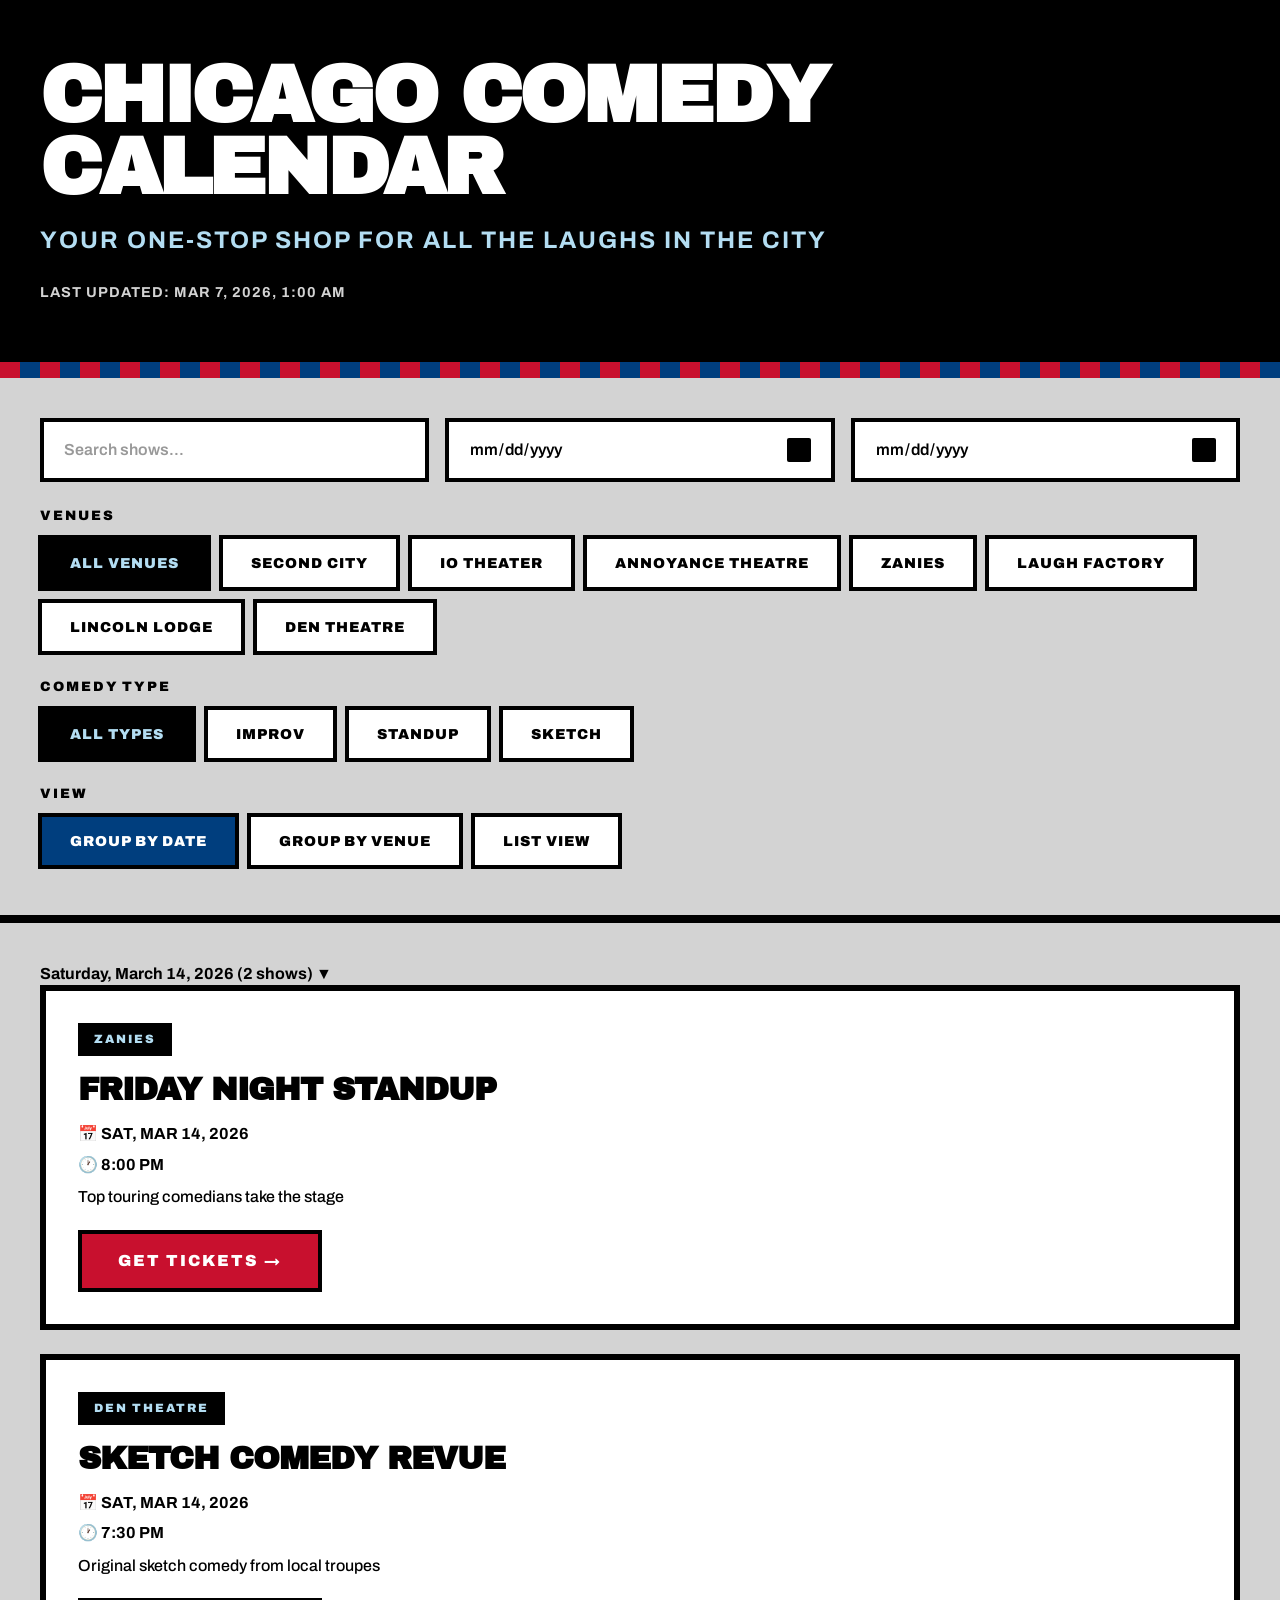
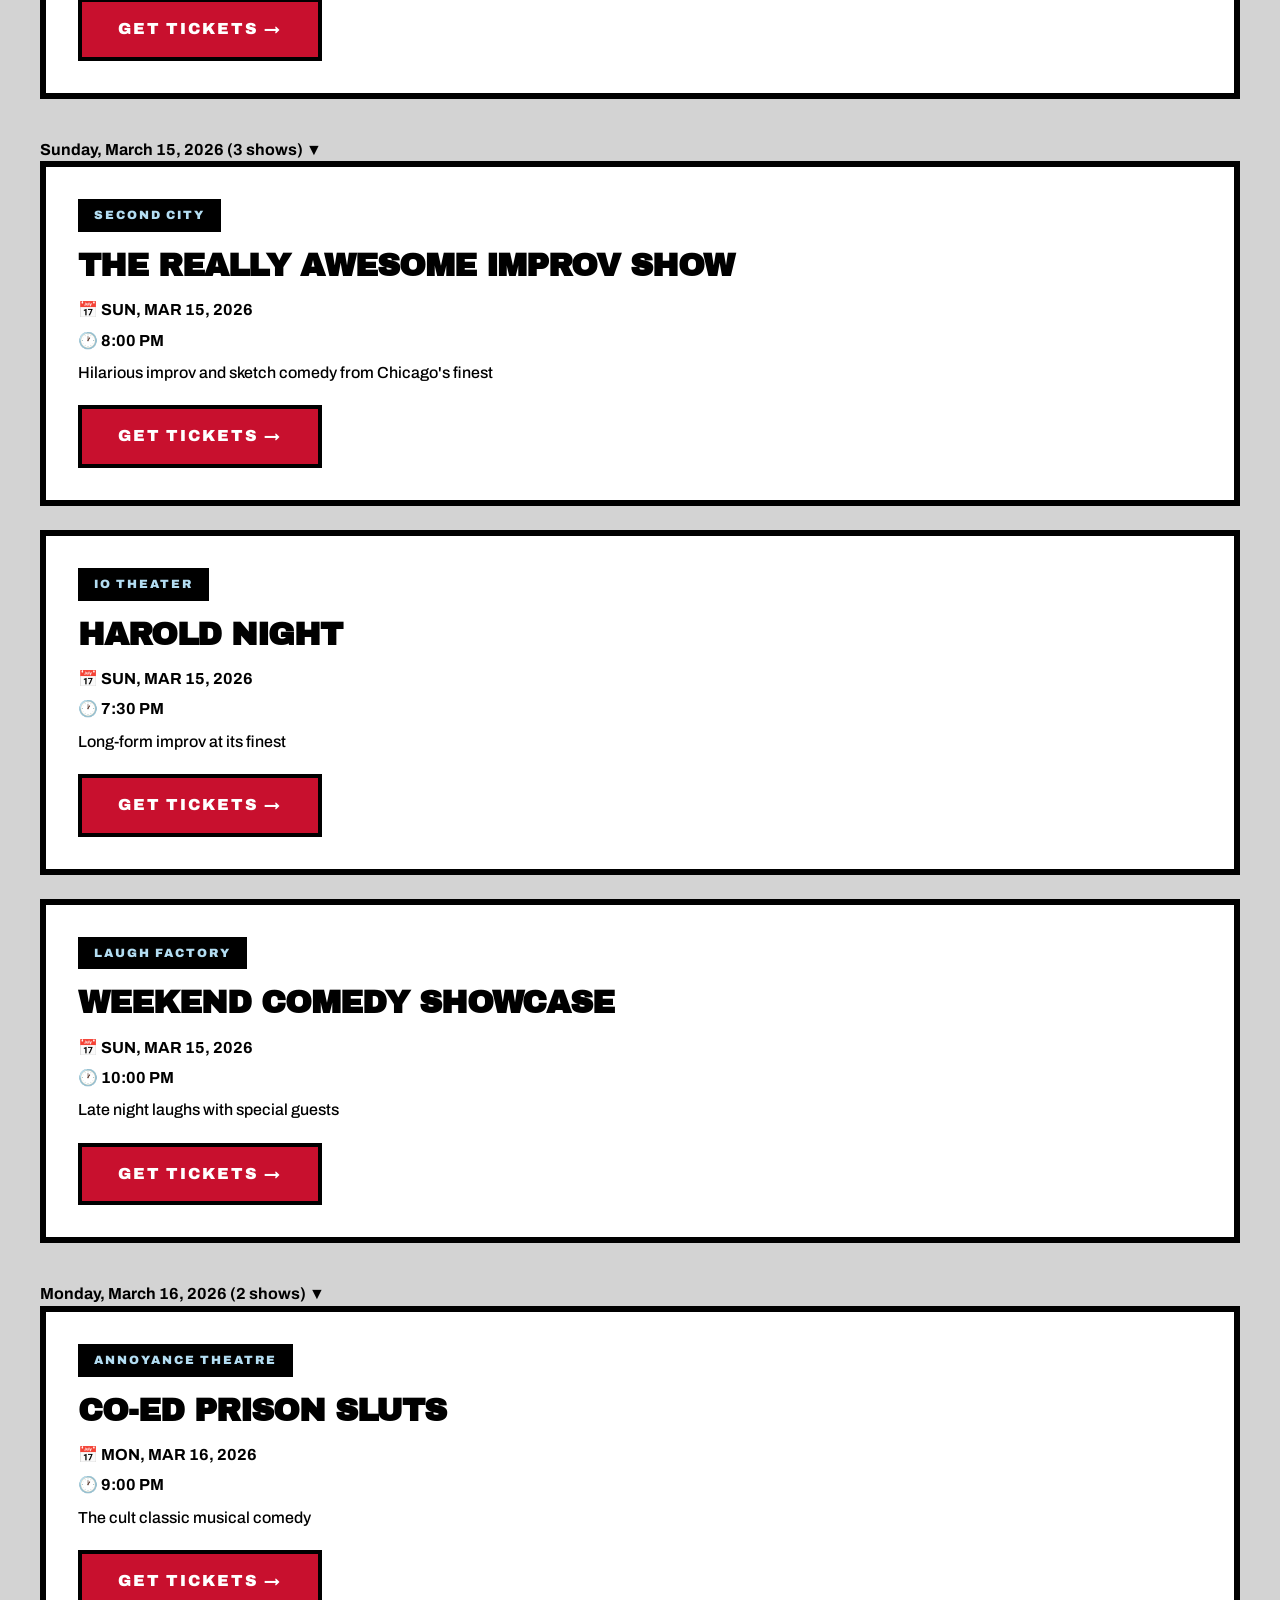
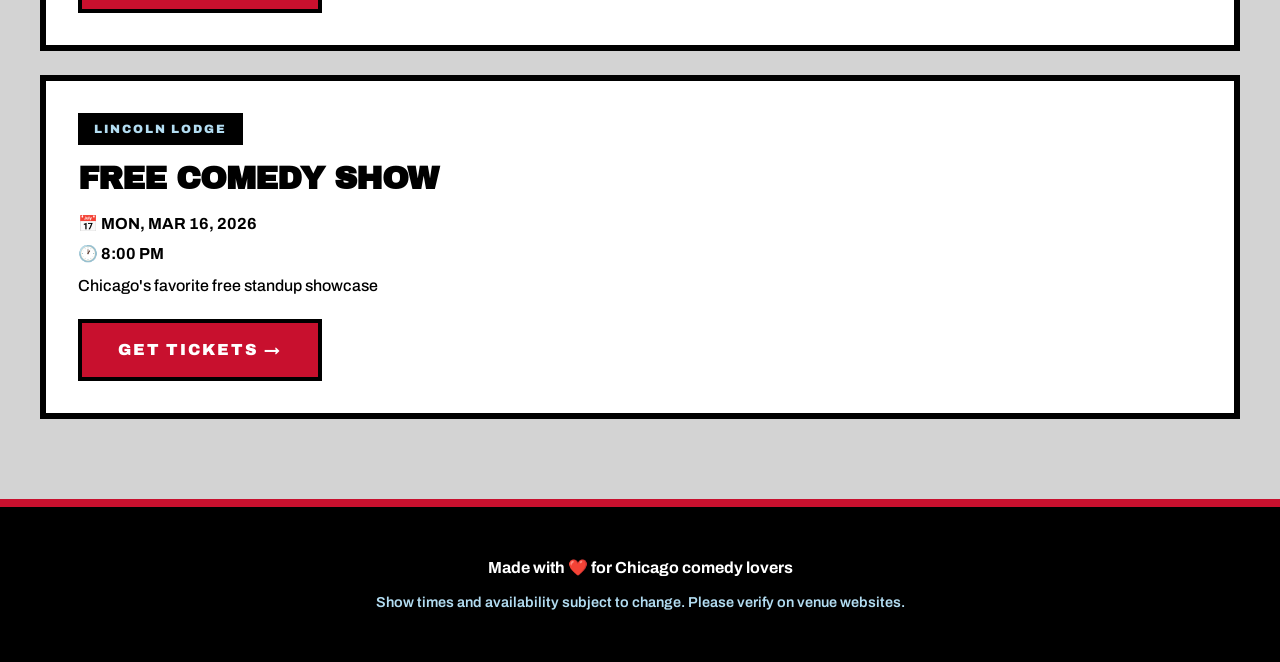
==== commit ede46931: "Add date range filtering - Replace single date filter with start/end date range - Support filtering " ====
--- a/index.html
+++ b/index.html
@@ -27,7 +27,8 @@
         <div class="search-controls">
             <div class="search-bar">
                 <input type="text" id="searchInput" placeholder="Search shows...">
-                <input type="date" id="dateFilter" placeholder="Filter by date">
+                <input type="date" id="dateFilterStart" placeholder="From date">
+                <input type="date" id="dateFilterEnd" placeholder="To date">
             </div>
 
             <div class="filter-section">
--- a/styles.css
+++ b/styles.css
@@ -1,4 +1,4 @@
-/* BRUTALIST CHICAGO FLAG DESIGN - Bold & Dark */
+/* BRUTALIST CHICAGO FLAG DESIGN */
 
 @import url('https://fonts.googleapis.com/css2?family=Archivo+Black&family=Archivo:wght@400;500;600;700;900&display=swap');
 
@@ -8,8 +8,8 @@
     --chicago-light-blue: #B3DDF2;
     --white: #FFFFFF;
     --black: #000000;
-    --off-white: #F8F8F8;
-    --dark-gray: #1A1A1A;
+    --light-gray: #D3D3D3;
+    --dark-gray: #2A2A2A;
 }
 
 * {
@@ -20,14 +20,15 @@
 
 body {
     font-family: 'Archivo', sans-serif;
-    background: var(--off-white);
-    color: var(--black);
-    line-height: 1.5;
+    background: var(--light-gray);
+    color: var(--black);
+    line-height: 1.4;
     min-height: 100vh;
+    font-weight: 700;
 }
 
 .container {
-    max-width: 1200px;
+    max-width: 1400px;
     margin: 0 auto;
     padding: 0;
 }
@@ -36,35 +37,35 @@
 .header {
     background: var(--black);
     padding: 60px 40px;
-    border-bottom: 12px solid var(--chicago-red);
+    border-bottom: 16px solid var(--chicago-red);
     position: relative;
 }
 
 .header::after {
     content: '';
     position: absolute;
-    bottom: -12px;
+    bottom: -16px;
     left: 0;
     right: 0;
-    height: 12px;
+    height: 16px;
     background: repeating-linear-gradient(
         90deg,
-        var(--chicago-blue) 0px,
-        var(--chicago-blue) 40px,
-        var(--chicago-red) 40px,
-        var(--chicago-red) 80px
+        var(--chicago-red) 0px,
+        var(--chicago-red) 20px,
+        var(--chicago-blue) 20px,
+        var(--chicago-blue) 40px
     );
 }
 
 .title {
     font-family: 'Archivo Black', sans-serif;
-    font-size: 4rem;
-    font-weight: 900;
-    margin-bottom: 16px;
-    color: var(--white);
-    text-transform: uppercase;
-    letter-spacing: 2px;
-    text-shadow: 6px 6px 0 var(--chicago-red);
+    font-size: 5rem;
+    font-weight: 900;
+    margin-bottom: 20px;
+    color: var(--white);
+    text-transform: uppercase;
+    letter-spacing: -3px;
+    line-height: 0.9;
 }
 
 .emoji {
@@ -72,31 +73,31 @@
 }
 
 .title-text {
-    display: inline;
+    display: block;
 }
 
 .subtitle {
-    font-size: 1.2rem;
+    font-size: 1.5rem;
     color: var(--chicago-light-blue);
     font-weight: 700;
     text-transform: uppercase;
-    letter-spacing: 3px;
+    letter-spacing: 2px;
 }
 
 .last-updated {
-    margin-top: 20px;
+    margin-top: 24px;
     font-size: 0.9rem;
-    color: var(--white);
-    font-weight: 600;
+    color: var(--light-gray);
+    font-weight: 700;
     text-transform: uppercase;
     letter-spacing: 1px;
 }
 
 /* Search and Controls */
 .search-controls {
-    background: var(--dark-gray);
-    padding: 32px 40px;
-    border-bottom: 6px solid var(--chicago-blue);
+    background: var(--light-gray);
+    padding: 40px;
+    border-bottom: 8px solid var(--black);
 }
 
 .search-bar {
@@ -106,7 +107,7 @@
     flex-wrap: wrap;
 }
 
-#searchInput, #dateFilter {
+#searchInput, #dateFilterStart, #dateFilterEnd {
     flex: 1;
     min-width: 200px;
     padding: 16px 20px;
@@ -116,24 +117,54 @@
     font-size: 1rem;
     font-family: 'Archivo', sans-serif;
     font-weight: 700;
-    box-shadow: 6px 6px 0 var(--black);
-    text-transform: uppercase;
-}
-
-#dateFilter {
+    text-transform: uppercase;
+}
+
+#dateFilterStart, #dateFilterEnd {
     color-scheme: light;
     cursor: pointer;
-}
-
-#dateFilter::-webkit-calendar-picker-indicator {
+    text-transform: none;
+    font-weight: 600;
+}
+
+#dateFilterStart::-webkit-calendar-picker-indicator,
+#dateFilterEnd::-webkit-calendar-picker-indicator {
     filter: invert(0);
     cursor: pointer;
-}
-
-#searchInput:focus, #dateFilter:focus {
+    background: var(--black);
+    padding: 4px;
+    border-radius: 2px;
+}
+
+/* Make date inputs more visible when empty */
+#dateFilterStart::-webkit-datetime-edit,
+#dateFilterEnd::-webkit-datetime-edit {
+    color: var(--black);
+}
+
+#dateFilterStart::-webkit-datetime-edit-fields-wrapper,
+#dateFilterEnd::-webkit-datetime-edit-fields-wrapper {
+    padding: 0;
+}
+
+/* Show placeholder-style text when empty */
+#dateFilterStart[value=""]::-webkit-datetime-edit,
+#dateFilterEnd[value=""]::-webkit-datetime-edit {
+    color: rgba(0, 0, 0, 0.4);
+}
+
+#dateFilterStart::-webkit-datetime-edit-month-field:not([value]),
+#dateFilterStart::-webkit-datetime-edit-day-field:not([value]),
+#dateFilterStart::-webkit-datetime-edit-year-field:not([value]),
+#dateFilterEnd::-webkit-datetime-edit-month-field:not([value]),
+#dateFilterEnd::-webkit-datetime-edit-day-field:not([value]),
+#dateFilterEnd::-webkit-datetime-edit-year-field:not([value]) {
+    color: rgba(0, 0, 0, 0.4);
+}
+
+#searchInput:focus, #dateFilterStart:focus, #dateFilterEnd:focus {
     outline: none;
     border-color: var(--chicago-red);
-    box-shadow: 6px 6px 0 var(--chicago-red);
 }
 
 #searchInput::placeholder {
@@ -142,112 +173,112 @@
     font-weight: 600;
 }
 
+.filter-section {
+    margin-top: 24px;
+}
+
+.filter-section:first-of-type {
+    margin-top: 0;
+}
+
+.filter-label {
+    color: var(--black);
+    font-weight: 900;
+    text-transform: uppercase;
+    font-size: 0.85rem;
+    letter-spacing: 2px;
+    margin-bottom: 12px;
+    display: block;
+}
+
 .view-controls {
     display: flex;
     gap: 12px;
     flex-wrap: wrap;
-    margin-bottom: 20px;
-}
-
-.filter-section {
-    margin-top: 24px;
-    padding-top: 24px;
-    border-top: 3px solid rgba(255, 255, 255, 0.1);
-}
-
-.filter-label {
-    color: var(--chicago-light-blue);
-    font-weight: 900;
-    text-transform: uppercase;
-    font-size: 0.85rem;
-    letter-spacing: 2px;
-    margin-bottom: 12px;
-    display: block;
+    margin-bottom: 8px;
 }
 
 .view-btn, .filter-btn {
-    padding: 14px 28px;
+    padding: 16px 28px;
     border: 4px solid var(--black);
     background: var(--white);
     color: var(--black);
     cursor: pointer;
-    font-weight: 700;
+    font-weight: 900;
     font-size: 0.9rem;
     font-family: 'Archivo', sans-serif;
     text-transform: uppercase;
     letter-spacing: 1px;
-    box-shadow: 5px 5px 0 var(--black);
     transition: all 0.1s ease;
+    margin: -2px;
 }
 
 .view-btn:hover, .filter-btn:hover {
-    transform: translate(2px, 2px);
-    box-shadow: 3px 3px 0 var(--black);
+    background: var(--chicago-light-blue);
+    transform: translate(-2px, -2px);
+    box-shadow: 4px 4px 0 var(--black);
 }
 
 .view-btn.active {
     background: var(--chicago-blue);
     color: var(--white);
-    border-color: var(--black);
 }
 
 .filter-btn.active {
-    background: var(--chicago-red);
-    color: var(--white);
-    border-color: var(--black);
+    background: var(--black);
+    color: var(--chicago-light-blue);
 }
 
 /* Shows Container */
 .shows-container {
     padding: 40px;
-    background: var(--off-white);
+    background: var(--light-gray);
 }
 
 /* Group View */
 .date-group, .venue-group {
-    margin-bottom: 32px;
+    margin-bottom: 40px;
 }
 
 .group-header {
     background: var(--black);
+    color: var(--chicago-light-blue);
     padding: 24px 32px;
     cursor: pointer;
     display: flex;
     justify-content: space-between;
     align-items: center;
-    border: 6px solid var(--chicago-red);
-    box-shadow: 8px 8px 0 var(--chicago-red);
-    margin-bottom: 16px;
+    margin-bottom: 24px;
     transition: all 0.1s ease;
+    border: none;
 }
 
 .group-header:hover {
-    transform: translate(2px, 2px);
-    box-shadow: 6px 6px 0 var(--chicago-red);
+    background: var(--chicago-red);
+    color: var(--white);
+    transform: translate(-3px, -3px);
+    box-shadow: 6px 6px 0 var(--black);
 }
 
 .group-header h2 {
     font-family: 'Archivo Black', sans-serif;
-    font-size: 2rem;
-    font-weight: 900;
-    color: var(--white);
-    text-transform: uppercase;
-    letter-spacing: 2px;
+    font-size: 1.5rem;
+    font-weight: 900;
+    text-transform: uppercase;
+    letter-spacing: -1px;
 }
 
 .group-count {
     background: var(--chicago-red);
     color: var(--white);
     padding: 8px 20px;
-    border: 4px solid var(--black);
     font-weight: 900;
     font-size: 1rem;
-    box-shadow: 4px 4px 0 var(--black);
 }
 
 .group-content {
     display: grid;
-    gap: 16px;
+    gap: 0;
 }
 
 .group-content.collapsed {
@@ -257,61 +288,64 @@
 /* Show Cards */
 .show-card {
     background: var(--white);
-    border: 5px solid var(--black);
-    padding: 28px;
-    box-shadow: 7px 7px 0 var(--black);
+    border: 6px solid var(--black);
+    padding: 32px;
+    margin-bottom: 24px;
     transition: all 0.1s ease;
+    position: relative;
+}
+
+.show-card::before {
+    content: '';
+    position: absolute;
+    top: -6px;
+    left: -6px;
+    right: -6px;
+    bottom: -6px;
+    border: 6px solid var(--black);
+    pointer-events: none;
+    opacity: 0;
+    transition: opacity 0.1s ease;
 }
 
 .show-card:hover {
-    transform: translate(2px, 2px);
-    box-shadow: 5px 5px 0 var(--black);
-}
-
-.show-card[data-comedy-type*="sketch"] {
-    border-left: 8px solid var(--chicago-blue);
-}
-
-.show-card[data-comedy-type*="standup"] {
-    border-left: 8px solid var(--chicago-red);
-}
-
-.show-card[data-comedy-type*="improv"] {
-    border-left: 8px solid var(--chicago-light-blue);
+    transform: translate(-4px, -4px);
+    box-shadow: 8px 8px 0 var(--black);
+}
+
+.show-card:hover::before {
+    opacity: 1;
 }
 
 .venue-tag {
     display: inline-block;
     padding: 8px 16px;
-    background: var(--chicago-light-blue);
-    color: var(--chicago-blue);
-    border: 3px solid var(--black);
+    background: var(--black);
+    color: var(--chicago-light-blue);
     font-size: 0.75rem;
     font-weight: 900;
     text-transform: uppercase;
     letter-spacing: 2px;
     margin-bottom: 16px;
-    box-shadow: 4px 4px 0 var(--black);
     cursor: pointer;
     transition: all 0.1s ease;
+    border: none;
 }
 
 .venue-tag:hover {
     background: var(--chicago-red);
     color: var(--white);
-    transform: translate(1px, 1px);
-    box-shadow: 3px 3px 0 var(--black);
 }
 
 .show-title {
     font-family: 'Archivo Black', sans-serif;
-    font-size: 1.8rem;
-    font-weight: 900;
-    margin-bottom: 12px;
-    color: var(--black);
-    text-transform: uppercase;
-    letter-spacing: 1px;
-    line-height: 1.2;
+    font-size: 2rem;
+    font-weight: 900;
+    margin-bottom: 16px;
+    color: var(--black);
+    text-transform: uppercase;
+    letter-spacing: -1px;
+    line-height: 1.1;
 }
 
 .show-date, .show-time {
@@ -327,6 +361,7 @@
     color: var(--black);
     line-height: 1.6;
     margin-bottom: 20px;
+    font-weight: 500;
 }
 
 .show-link {
@@ -340,12 +375,12 @@
     font-size: 1rem;
     text-transform: uppercase;
     letter-spacing: 2px;
-    box-shadow: 6px 6px 0 var(--black);
     transition: all 0.1s ease;
 }
 
 .show-link:hover {
-    transform: translate(2px, 2px);
+    background: var(--chicago-blue);
+    transform: translate(-2px, -2px);
     box-shadow: 4px 4px 0 var(--black);
 }
 
@@ -398,14 +433,14 @@
     display: flex;
     align-items: center;
     justify-content: center;
-    box-shadow: 5px 5px 0 var(--black);
     transition: all 0.1s ease;
     z-index: 10;
 }
 
 .modal-close:hover {
-    transform: translate(2px, 2px);
-    box-shadow: 3px 3px 0 var(--black);
+    background: var(--chicago-blue);
+    transform: translate(-2px, -2px);
+    box-shadow: 4px 4px 0 var(--black);
 }
 
 .venue-modal-title {
@@ -417,7 +452,7 @@
     padding: 32px 40px;
     border-bottom: 8px solid var(--chicago-red);
     text-transform: uppercase;
-    letter-spacing: 1px;
+    letter-spacing: -1px;
 }
 
 .venue-info {
@@ -468,7 +503,7 @@
 .spinner {
     width: 70px;
     height: 70px;
-    border: 8px solid var(--off-white);
+    border: 8px solid var(--light-gray);
     border-top: 8px solid var(--chicago-red);
     margin: 0 auto 24px;
     animation: spin 1s linear infinite;
@@ -505,11 +540,11 @@
 .footer {
     text-align: center;
     padding: 50px 40px;
-    background: var(--dark-gray);
+    background: var(--black);
     color: var(--white);
     font-size: 1rem;
     font-weight: 700;
-    border-top: 6px solid var(--chicago-red);
+    border-top: 8px solid var(--chicago-red);
 }
 
 .footer-note {
@@ -563,7 +598,7 @@
     }
 
     .group-header h2 {
-        font-size: 1.5rem;
+        font-size: 1.2rem;
     }
 
     .modal-content {
@@ -586,4 +621,9 @@
     .show-title {
         font-size: 1.5rem;
     }
-}
+
+    .view-btn, .filter-btn {
+        font-size: 0.8rem;
+        padding: 12px 16px;
+    }
+}
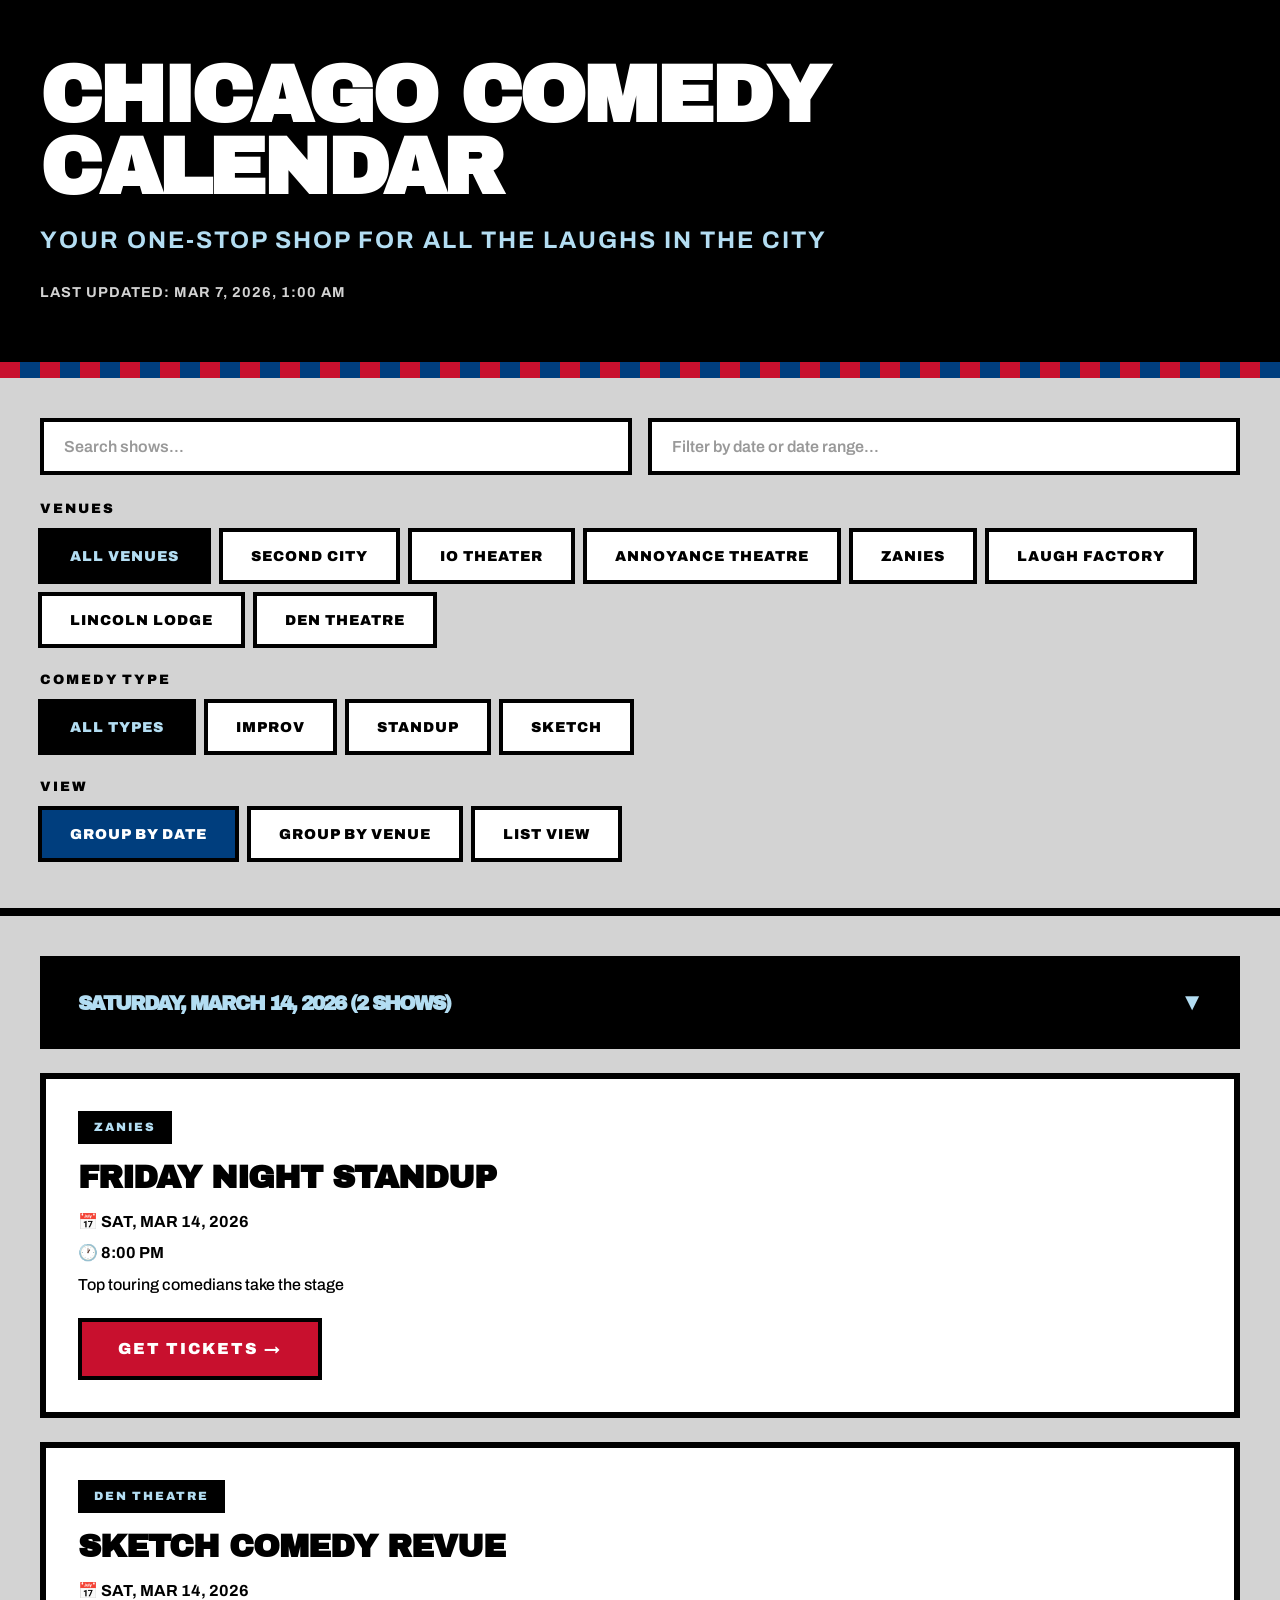
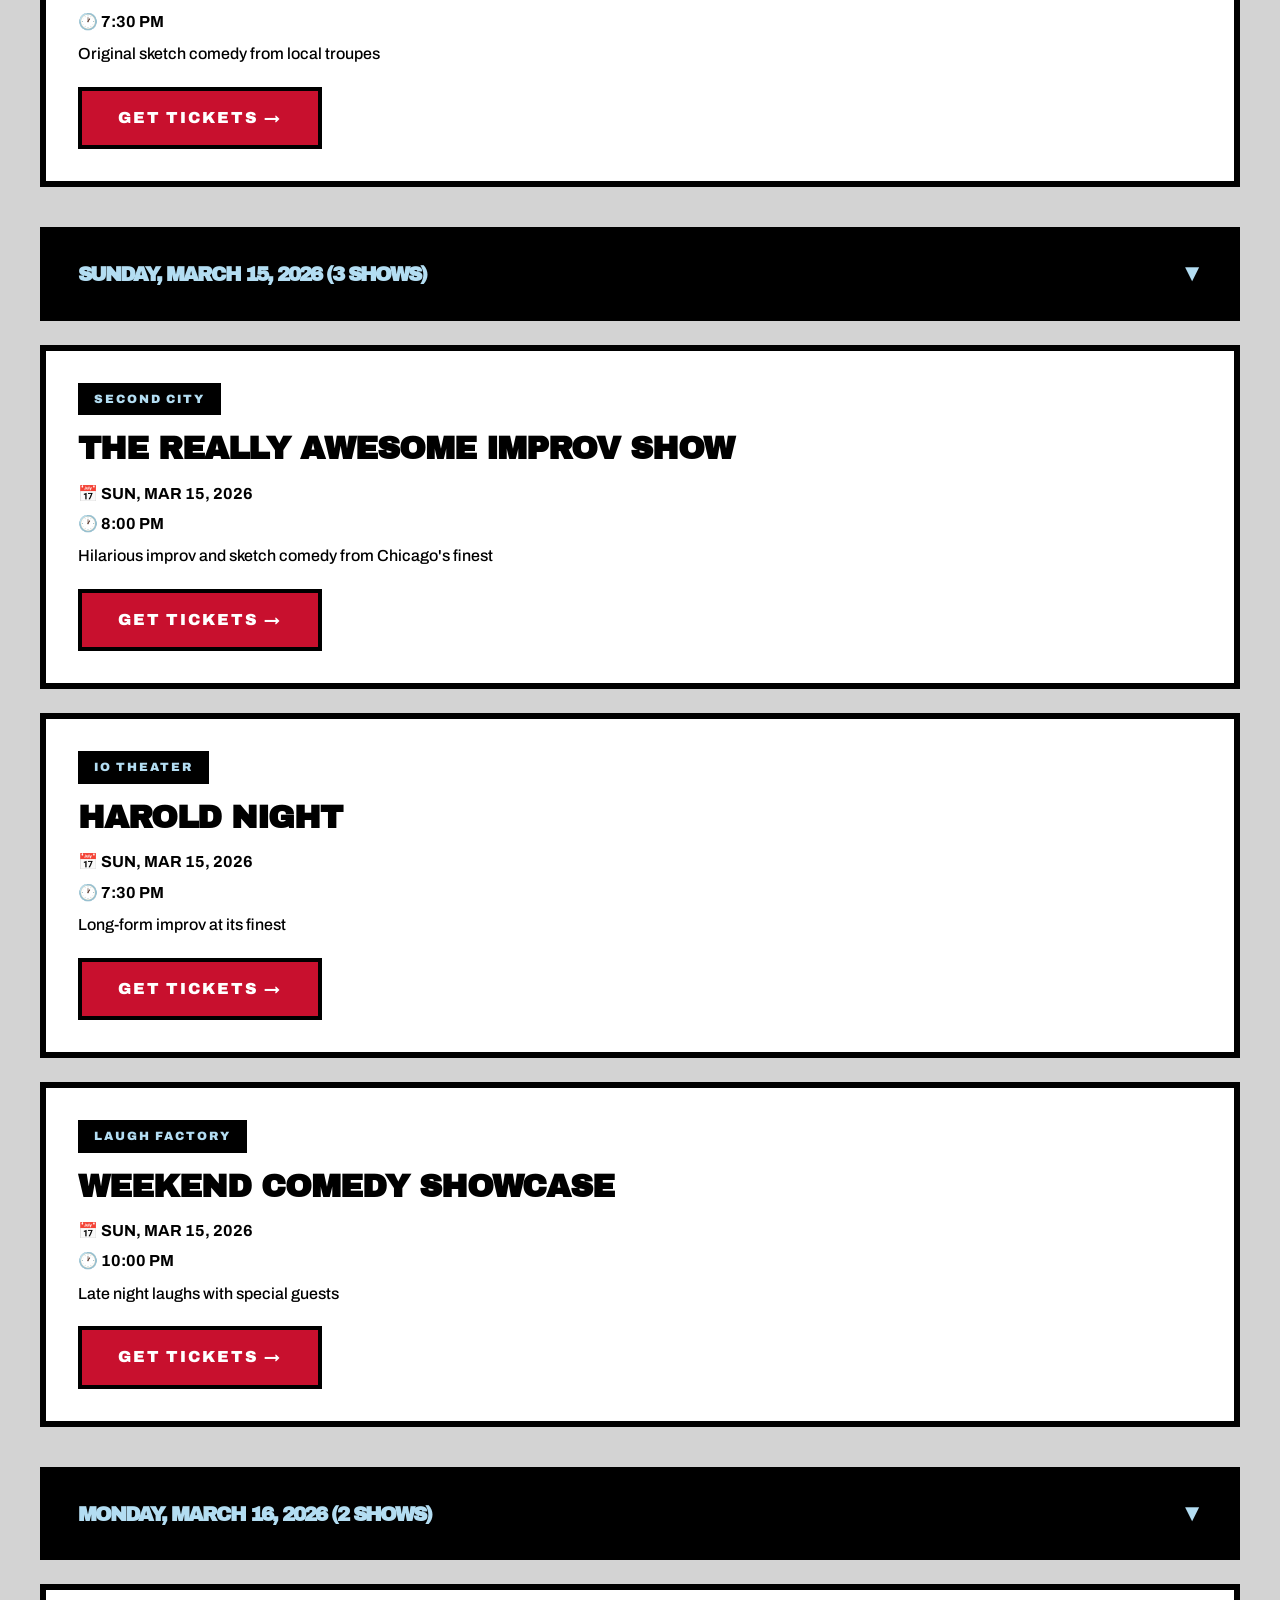
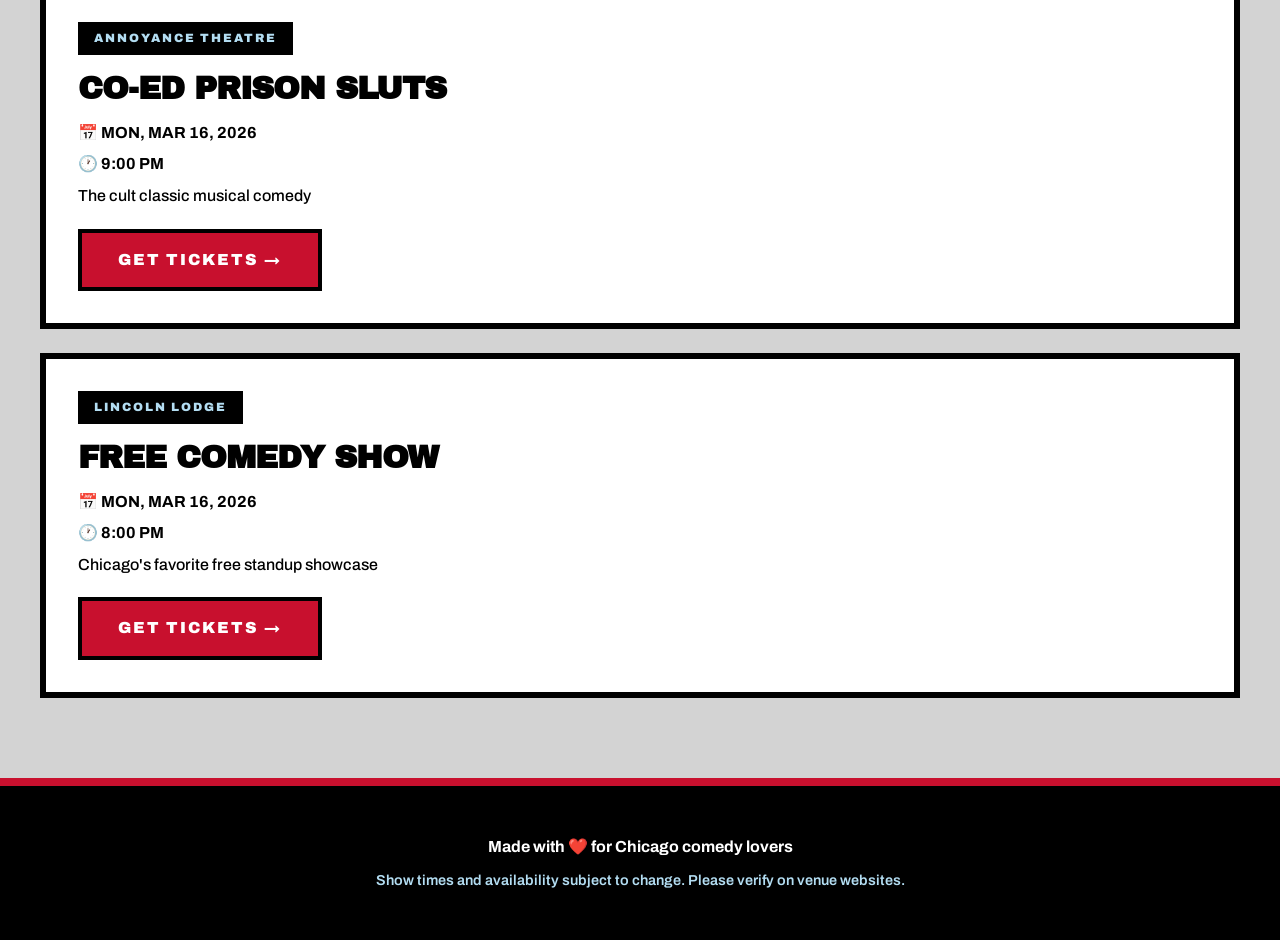
==== commit a90c1c5c: "Replace dual date inputs with single date picker modal New features: - Single text input with placeh" ====
--- a/index.html
+++ b/index.html
@@ -27,8 +27,40 @@
         <div class="search-controls">
             <div class="search-bar">
                 <input type="text" id="searchInput" placeholder="Search shows...">
-                <input type="date" id="dateFilterStart" placeholder="From date">
-                <input type="date" id="dateFilterEnd" placeholder="To date">
+                <input type="text" id="datePickerInput" placeholder="Filter by date or date range..." readonly>
+            </div>
+
+            <div id="datePickerModal" class="date-modal hidden">
+                <div class="date-modal-content">
+                    <div class="date-modal-header">
+                        <h3>Select Date or Date Range</h3>
+                        <button class="close-modal" onclick="closeDatePicker()">✕</button>
+                    </div>
+                    <div class="date-modal-body">
+                        <div class="date-option">
+                            <label>
+                                <input type="radio" name="dateMode" value="single" checked>
+                                Single Date
+                            </label>
+                            <input type="date" id="singleDate">
+                        </div>
+                        <div class="date-option">
+                            <label>
+                                <input type="radio" name="dateMode" value="range">
+                                Date Range
+                            </label>
+                            <div class="date-range-inputs">
+                                <input type="date" id="rangeStart" placeholder="From">
+                                <span>to</span>
+                                <input type="date" id="rangeEnd" placeholder="To">
+                            </div>
+                        </div>
+                    </div>
+                    <div class="date-modal-footer">
+                        <button class="btn-secondary" onclick="clearDateFilter()">Clear</button>
+                        <button class="btn-primary" onclick="applyDateFilter()">Apply</button>
+                    </div>
+                </div>
             </div>
 
             <div class="filter-section">
--- a/styles.css
+++ b/styles.css
@@ -107,7 +107,7 @@
     flex-wrap: wrap;
 }
 
-#searchInput, #dateFilterStart, #dateFilterEnd {
+#searchInput, #datePickerInput {
     flex: 1;
     min-width: 200px;
     padding: 16px 20px;
@@ -120,51 +120,186 @@
     text-transform: uppercase;
 }
 
-#dateFilterStart, #dateFilterEnd {
-    color-scheme: light;
+#datePickerInput {
     cursor: pointer;
     text-transform: none;
     font-weight: 600;
 }
 
-#dateFilterStart::-webkit-calendar-picker-indicator,
-#dateFilterEnd::-webkit-calendar-picker-indicator {
-    filter: invert(0);
-    cursor: pointer;
-    background: var(--black);
-    padding: 4px;
-    border-radius: 2px;
-}
-
-/* Make date inputs more visible when empty */
-#dateFilterStart::-webkit-datetime-edit,
-#dateFilterEnd::-webkit-datetime-edit {
-    color: var(--black);
-}
-
-#dateFilterStart::-webkit-datetime-edit-fields-wrapper,
-#dateFilterEnd::-webkit-datetime-edit-fields-wrapper {
-    padding: 0;
-}
-
-/* Show placeholder-style text when empty */
-#dateFilterStart[value=""]::-webkit-datetime-edit,
-#dateFilterEnd[value=""]::-webkit-datetime-edit {
+#datePickerInput::placeholder {
     color: rgba(0, 0, 0, 0.4);
-}
-
-#dateFilterStart::-webkit-datetime-edit-month-field:not([value]),
-#dateFilterStart::-webkit-datetime-edit-day-field:not([value]),
-#dateFilterStart::-webkit-datetime-edit-year-field:not([value]),
-#dateFilterEnd::-webkit-datetime-edit-month-field:not([value]),
-#dateFilterEnd::-webkit-datetime-edit-day-field:not([value]),
-#dateFilterEnd::-webkit-datetime-edit-year-field:not([value]) {
-    color: rgba(0, 0, 0, 0.4);
-}
-
-#searchInput:focus, #dateFilterStart:focus, #dateFilterEnd:focus {
+    font-weight: 600;
+}
+
+#searchInput:focus, #datePickerInput:focus {
     outline: none;
     border-color: var(--chicago-red);
+}
+
+/* Date Picker Modal */
+.date-modal {
+    position: fixed;
+    top: 0;
+    left: 0;
+    width: 100%;
+    height: 100%;
+    background: rgba(0, 0, 0, 0.8);
+    display: flex;
+    align-items: center;
+    justify-content: center;
+    z-index: 1000;
+}
+
+.date-modal.hidden {
+    display: none;
+}
+
+.date-modal-content {
+    background: var(--white);
+    border: 8px solid var(--black);
+    max-width: 500px;
+    width: 90%;
+    box-shadow: 16px 16px 0 var(--black);
+}
+
+.date-modal-header {
+    background: var(--black);
+    color: var(--chicago-light-blue);
+    padding: 24px 32px;
+    display: flex;
+    justify-content: space-between;
+    align-items: center;
+    border-bottom: 4px solid var(--black);
+}
+
+.date-modal-header h3 {
+    font-family: 'Archivo Black', sans-serif;
+    font-size: 1.25rem;
+    font-weight: 900;
+    text-transform: uppercase;
+    letter-spacing: -2px;
+    margin: 0;
+}
+
+.close-modal {
+    background: none;
+    border: none;
+    color: var(--chicago-light-blue);
+    font-size: 2rem;
+    cursor: pointer;
+    line-height: 1;
+    padding: 0;
+    width: 32px;
+    height: 32px;
+    transition: all 0.1s ease;
+}
+
+.close-modal:hover {
+    color: var(--chicago-red);
+    transform: scale(1.2);
+}
+
+.date-modal-body {
+    padding: 32px;
+}
+
+.date-option {
+    margin-bottom: 24px;
+}
+
+.date-option:last-child {
+    margin-bottom: 0;
+}
+
+.date-option label {
+    display: block;
+    font-family: 'Archivo', sans-serif;
+    font-weight: 700;
+    font-size: 1rem;
+    text-transform: uppercase;
+    margin-bottom: 12px;
+    cursor: pointer;
+}
+
+.date-option input[type="radio"] {
+    margin-right: 8px;
+    cursor: pointer;
+}
+
+.date-option input[type="date"] {
+    width: 100%;
+    padding: 12px 16px;
+    border: 4px solid var(--black);
+    background: var(--white);
+    font-family: 'Archivo', sans-serif;
+    font-weight: 600;
+    font-size: 1rem;
+    color-scheme: light;
+}
+
+.date-option input[type="date"]:disabled {
+    background: var(--light-gray);
+    cursor: not-allowed;
+    opacity: 0.5;
+}
+
+.date-range-inputs {
+    display: flex;
+    align-items: center;
+    gap: 12px;
+}
+
+.date-range-inputs input[type="date"] {
+    flex: 1;
+}
+
+.date-range-inputs span {
+    font-family: 'Archivo', sans-serif;
+    font-weight: 700;
+    text-transform: uppercase;
+}
+
+.date-modal-footer {
+    padding: 24px 32px;
+    background: var(--light-gray);
+    display: flex;
+    justify-content: flex-end;
+    gap: 16px;
+    border-top: 4px solid var(--black);
+}
+
+.btn-primary, .btn-secondary {
+    padding: 12px 32px;
+    border: 4px solid var(--black);
+    font-family: 'Archivo', sans-serif;
+    font-weight: 700;
+    font-size: 1rem;
+    text-transform: uppercase;
+    cursor: pointer;
+    transition: all 0.1s ease;
+}
+
+.btn-primary {
+    background: var(--black);
+    color: var(--chicago-light-blue);
+}
+
+.btn-primary:hover {
+    background: var(--chicago-red);
+    color: var(--white);
+    transform: translate(-2px, -2px);
+    box-shadow: 4px 4px 0 var(--black);
+}
+
+.btn-secondary {
+    background: var(--white);
+    color: var(--black);
+}
+
+.btn-secondary:hover {
+    background: var(--light-gray);
+    transform: translate(-2px, -2px);
+    box-shadow: 4px 4px 0 var(--black);
 }
 
 #searchInput::placeholder {
@@ -240,6 +375,8 @@
     margin-bottom: 40px;
 }
 
+.date-group-header,
+.venue-group-header,
 .group-header {
     background: var(--black);
     color: var(--chicago-light-blue);
@@ -248,16 +385,43 @@
     display: flex;
     justify-content: space-between;
     align-items: center;
-    margin-bottom: 24px;
+    margin-bottom: 0;
     transition: all 0.1s ease;
-    border: none;
-}
-
+    border: 6px solid var(--black);
+    font-family: 'Archivo Black', sans-serif;
+    font-size: 1.25rem;
+    font-weight: 900;
+    text-transform: uppercase;
+    letter-spacing: -2px;
+}
+
+.date-group-header:hover,
+.venue-group-header:hover,
 .group-header:hover {
     background: var(--chicago-red);
     color: var(--white);
     transform: translate(-3px, -3px);
     box-shadow: 6px 6px 0 var(--black);
+}
+
+.date-group-header.collapsed .arrow,
+.venue-group-header.collapsed .arrow {
+    transform: rotate(-90deg);
+}
+
+.arrow {
+    transition: transform 0.2s ease;
+    font-size: 1.5rem;
+}
+
+.date-group-shows,
+.venue-group-shows {
+    padding-top: 24px;
+}
+
+.date-group-shows.hidden,
+.venue-group-shows.hidden {
+    display: none;
 }
 
 .group-header h2 {
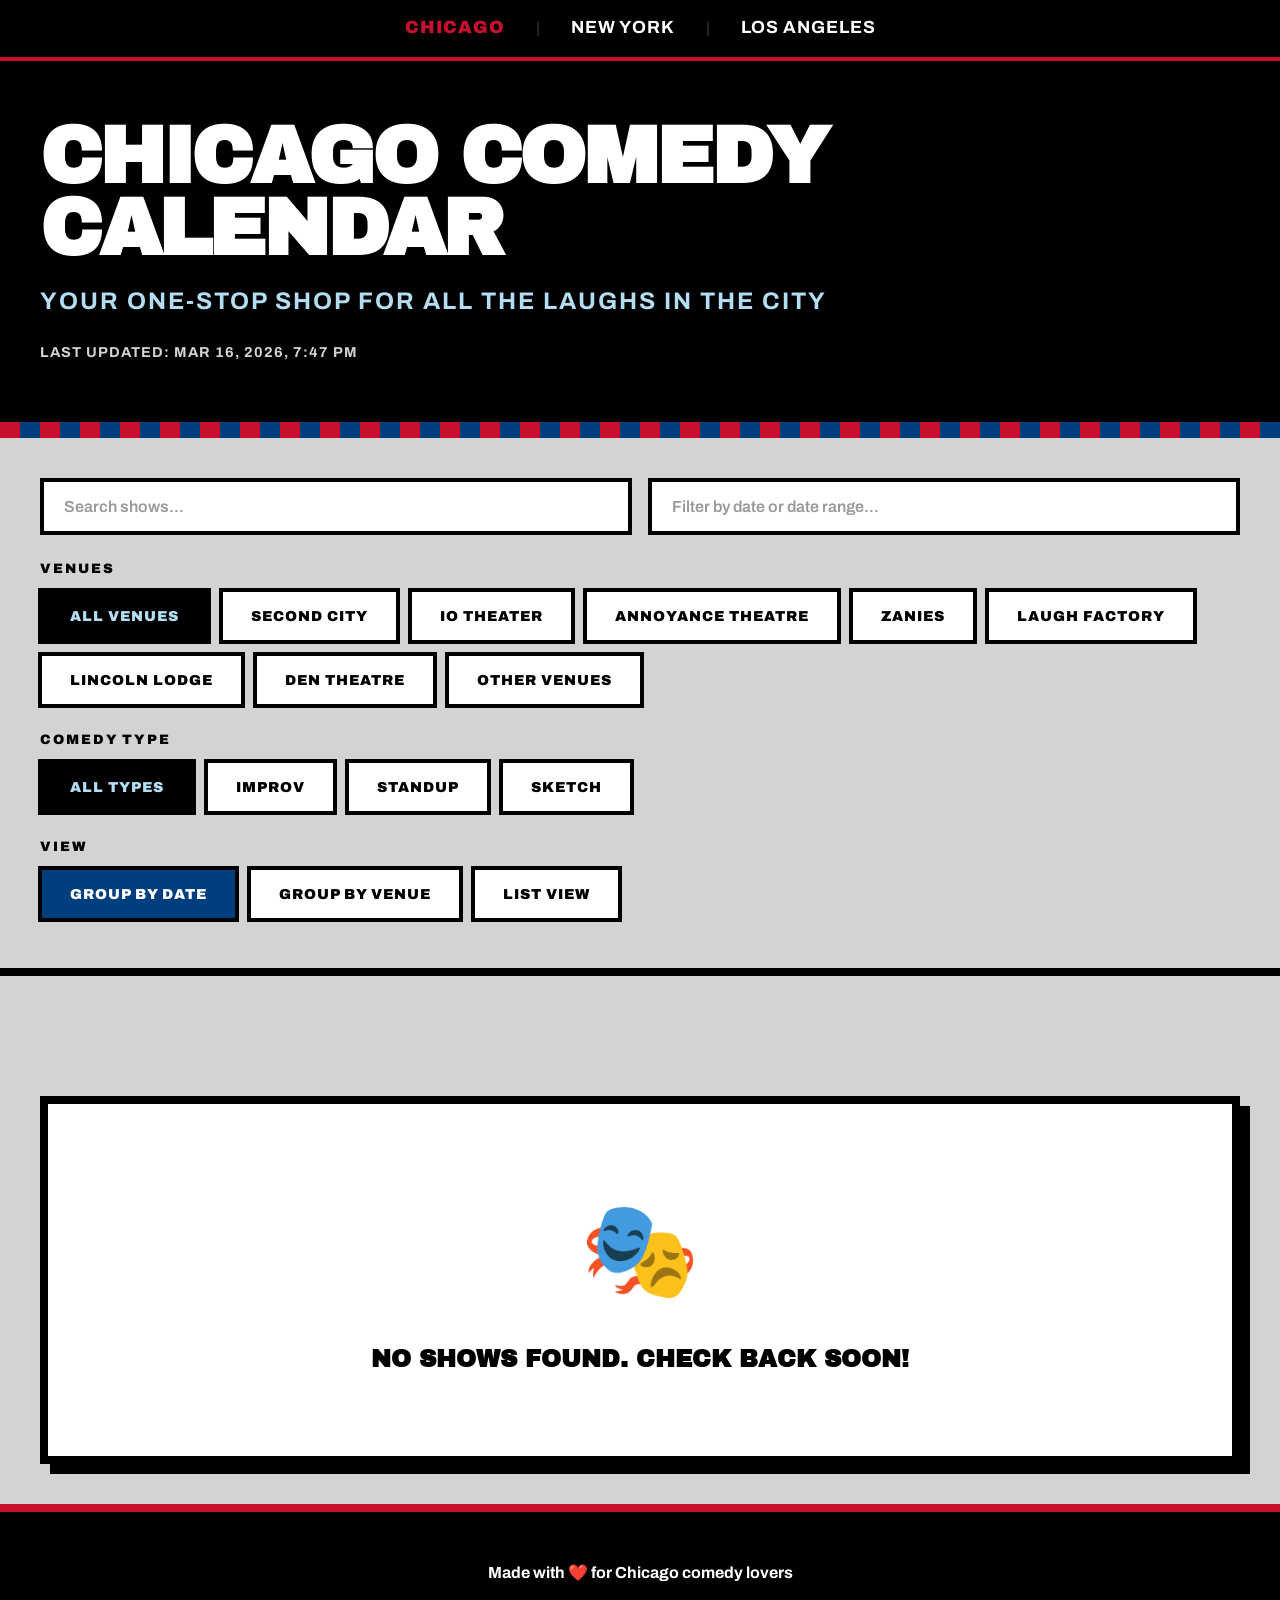
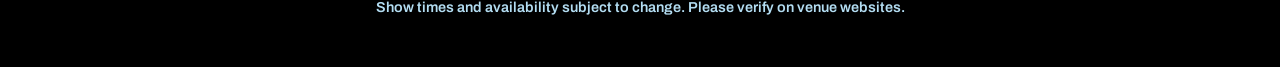
==== commit 46f57832: "Replace 🎪 with 🎭 in 'no shows found' message Update all three cities to use the theater masks emoji " ====
--- a/index.html
+++ b/index.html
@@ -11,6 +11,14 @@
 </head>
 <body>
     <div class="container">
+        <nav class="city-nav">
+            <a href="index.html" class="city-link active">Chicago</a>
+            <span class="city-divider">|</span>
+            <a href="ny.html" class="city-link">New York</a>
+            <span class="city-divider">|</span>
+            <a href="la.html" class="city-link">Los Angeles</a>
+        </nav>
+
         <header class="header">
             <div class="header-content">
                 <h1 class="title">
@@ -67,13 +75,18 @@
                 <span class="filter-label">Venues</span>
                 <div class="view-controls">
                     <button class="filter-btn active" data-filter="all">All Venues</button>
-                    <button class="filter-btn" data-filter="second-city">Second City</button>
-                    <button class="filter-btn" data-filter="io-theater">iO Theater</button>
-                    <button class="filter-btn" data-filter="annoyance">Annoyance Theatre</button>
-                    <button class="filter-btn" data-filter="zanies">Zanies</button>
-                    <button class="filter-btn" data-filter="laugh-factory">Laugh Factory</button>
-                    <button class="filter-btn" data-filter="lincoln-lodge">Lincoln Lodge</button>
-                    <button class="filter-btn" data-filter="den-theatre">Den Theatre</button>
+                    <button class="filter-btn" data-filter="Second City">Second City</button>
+                    <button class="filter-btn" data-filter="iO Theater">iO Theater</button>
+                    <button class="filter-btn" data-filter="Annoyance Theatre">Annoyance Theatre</button>
+                    <button class="filter-btn" data-filter="Zanies">Zanies</button>
+                    <button class="filter-btn" data-filter="Laugh Factory">Laugh Factory</button>
+                    <button class="filter-btn" data-filter="Lincoln Lodge">Lincoln Lodge</button>
+                    <button class="filter-btn" data-filter="Den Theatre">Den Theatre</button>
+                    <button class="filter-btn" data-filter="other">Other Venues</button>
+                </div>
+                <div id="activeFilterPill" class="active-filter-pill hidden">
+                    <span id="activeFilterText"></span>
+                    <button class="clear-filter-btn" onclick="clearVenueFilter()">&times;</button>
                 </div>
             </div>
 
@@ -107,7 +120,7 @@
         </div>
 
         <div id="noShows" class="no-shows" style="display: none;">
-            <span class="emoji-large">🎪</span>
+            <span class="emoji-large">🎭</span>
             <p>No shows found. Check back soon!</p>
         </div>
     </div>
--- a/styles.css
+++ b/styles.css
@@ -31,6 +31,40 @@
     max-width: 1400px;
     margin: 0 auto;
     padding: 0;
+}
+
+/* City Navigation */
+.city-nav {
+    background: var(--black);
+    padding: 16px 40px;
+    text-align: center;
+    border-bottom: 4px solid var(--chicago-red);
+}
+
+.city-link {
+    color: var(--white);
+    text-decoration: none;
+    font-weight: 700;
+    font-size: 1.1rem;
+    text-transform: uppercase;
+    letter-spacing: 1px;
+    padding: 8px 16px;
+    transition: color 0.2s;
+}
+
+.city-link:hover {
+    color: var(--chicago-light-blue);
+}
+
+.city-link.active {
+    color: var(--chicago-red);
+    font-weight: 900;
+}
+
+.city-divider {
+    color: var(--dark-gray);
+    margin: 0 12px;
+    font-weight: 700;
 }
 
 /* Header */
@@ -364,6 +398,61 @@
     color: var(--chicago-light-blue);
 }
 
+/* Active filter pill */
+.active-filter-pill {
+    display: inline-flex;
+    align-items: center;
+    gap: 8px;
+    background: var(--chicago-red);
+    color: var(--white);
+    padding: 8px 16px;
+    border: 4px solid var(--black);
+    font-weight: 700;
+    text-transform: uppercase;
+    font-size: 0.9rem;
+    margin-top: 12px;
+}
+
+.active-filter-pill.hidden {
+    display: none;
+}
+
+.clear-filter-btn {
+    background: none;
+    border: none;
+    color: var(--white);
+    font-size: 1.5rem;
+    font-weight: 700;
+    cursor: pointer;
+    padding: 0;
+    line-height: 1;
+    margin-left: 4px;
+}
+
+.clear-filter-btn:hover {
+    color: var(--chicago-light-blue);
+}
+
+/* Modal "See all events" button */
+.see-all-venue-btn-modal {
+    background: var(--chicago-red);
+    color: var(--white);
+    border: none;
+    padding: 12px 24px;
+    font-weight: 700;
+    font-size: 0.95rem;
+    cursor: pointer;
+    font-family: 'Space Grotesk', sans-serif;
+    transition: background-color 0.2s;
+    letter-spacing: 0.5px;
+    margin-top: 16px;
+    border-radius: 4px;
+}
+
+.see-all-venue-btn-modal:hover {
+    background-color: var(--chicago-blue);
+}
+
 /* Shows Container */
 .shows-container {
     padding: 40px;
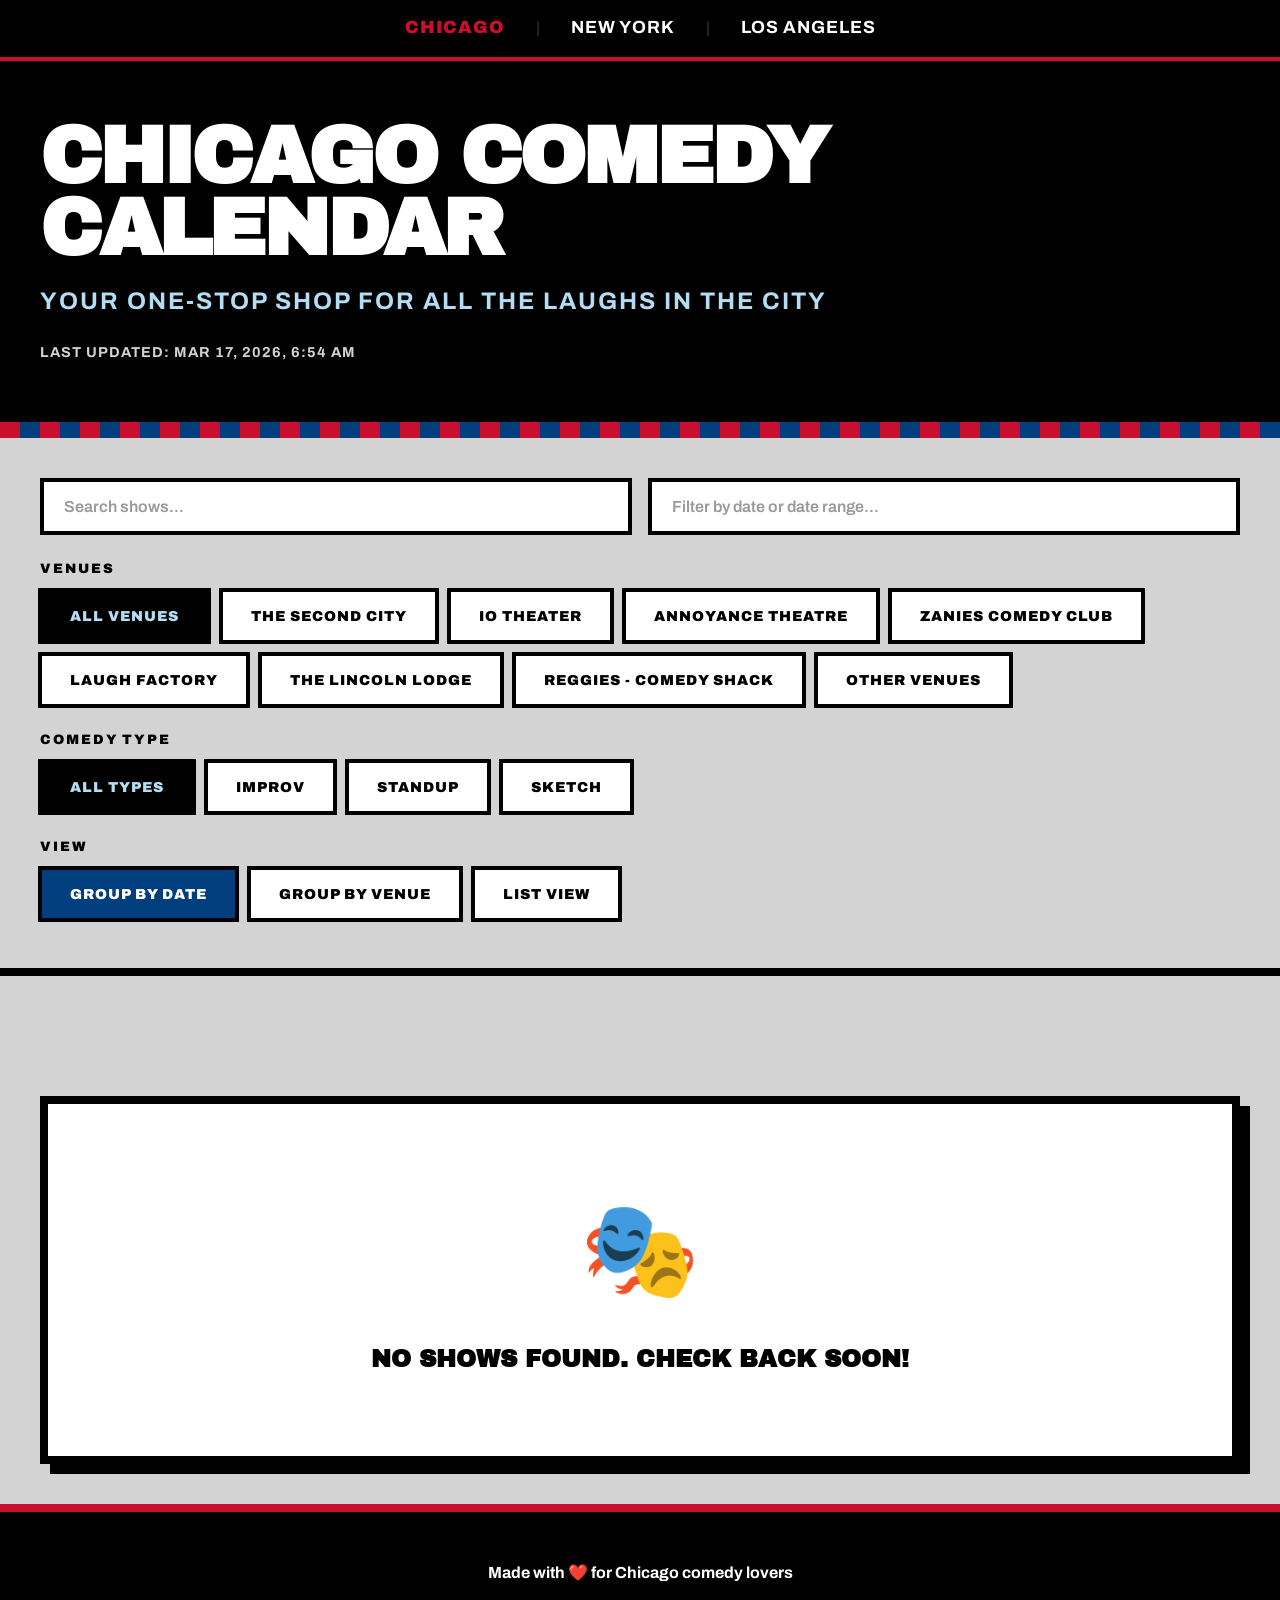
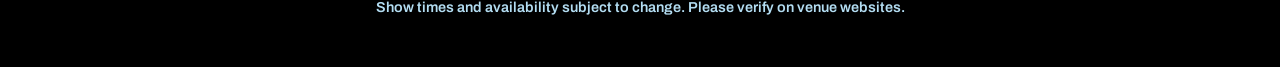
==== commit dee5c55a: "Fix venue name matching and improve venue info scraper Chicago Venue Name Fixes: - 'Second City' → '" ====
--- a/index.html
+++ b/index.html
@@ -75,13 +75,13 @@
                 <span class="filter-label">Venues</span>
                 <div class="view-controls">
                     <button class="filter-btn active" data-filter="all">All Venues</button>
-                    <button class="filter-btn" data-filter="Second City">Second City</button>
+                    <button class="filter-btn" data-filter="The Second City">The Second City</button>
                     <button class="filter-btn" data-filter="iO Theater">iO Theater</button>
                     <button class="filter-btn" data-filter="Annoyance Theatre">Annoyance Theatre</button>
-                    <button class="filter-btn" data-filter="Zanies">Zanies</button>
+                    <button class="filter-btn" data-filter="Zanies Comedy Club">Zanies Comedy Club</button>
                     <button class="filter-btn" data-filter="Laugh Factory">Laugh Factory</button>
-                    <button class="filter-btn" data-filter="Lincoln Lodge">Lincoln Lodge</button>
-                    <button class="filter-btn" data-filter="Den Theatre">Den Theatre</button>
+                    <button class="filter-btn" data-filter="The Lincoln Lodge">The Lincoln Lodge</button>
+                    <button class="filter-btn" data-filter="Reggies - Comedy Shack">Reggies - Comedy Shack</button>
                     <button class="filter-btn" data-filter="other">Other Venues</button>
                 </div>
                 <div id="activeFilterPill" class="active-filter-pill hidden">
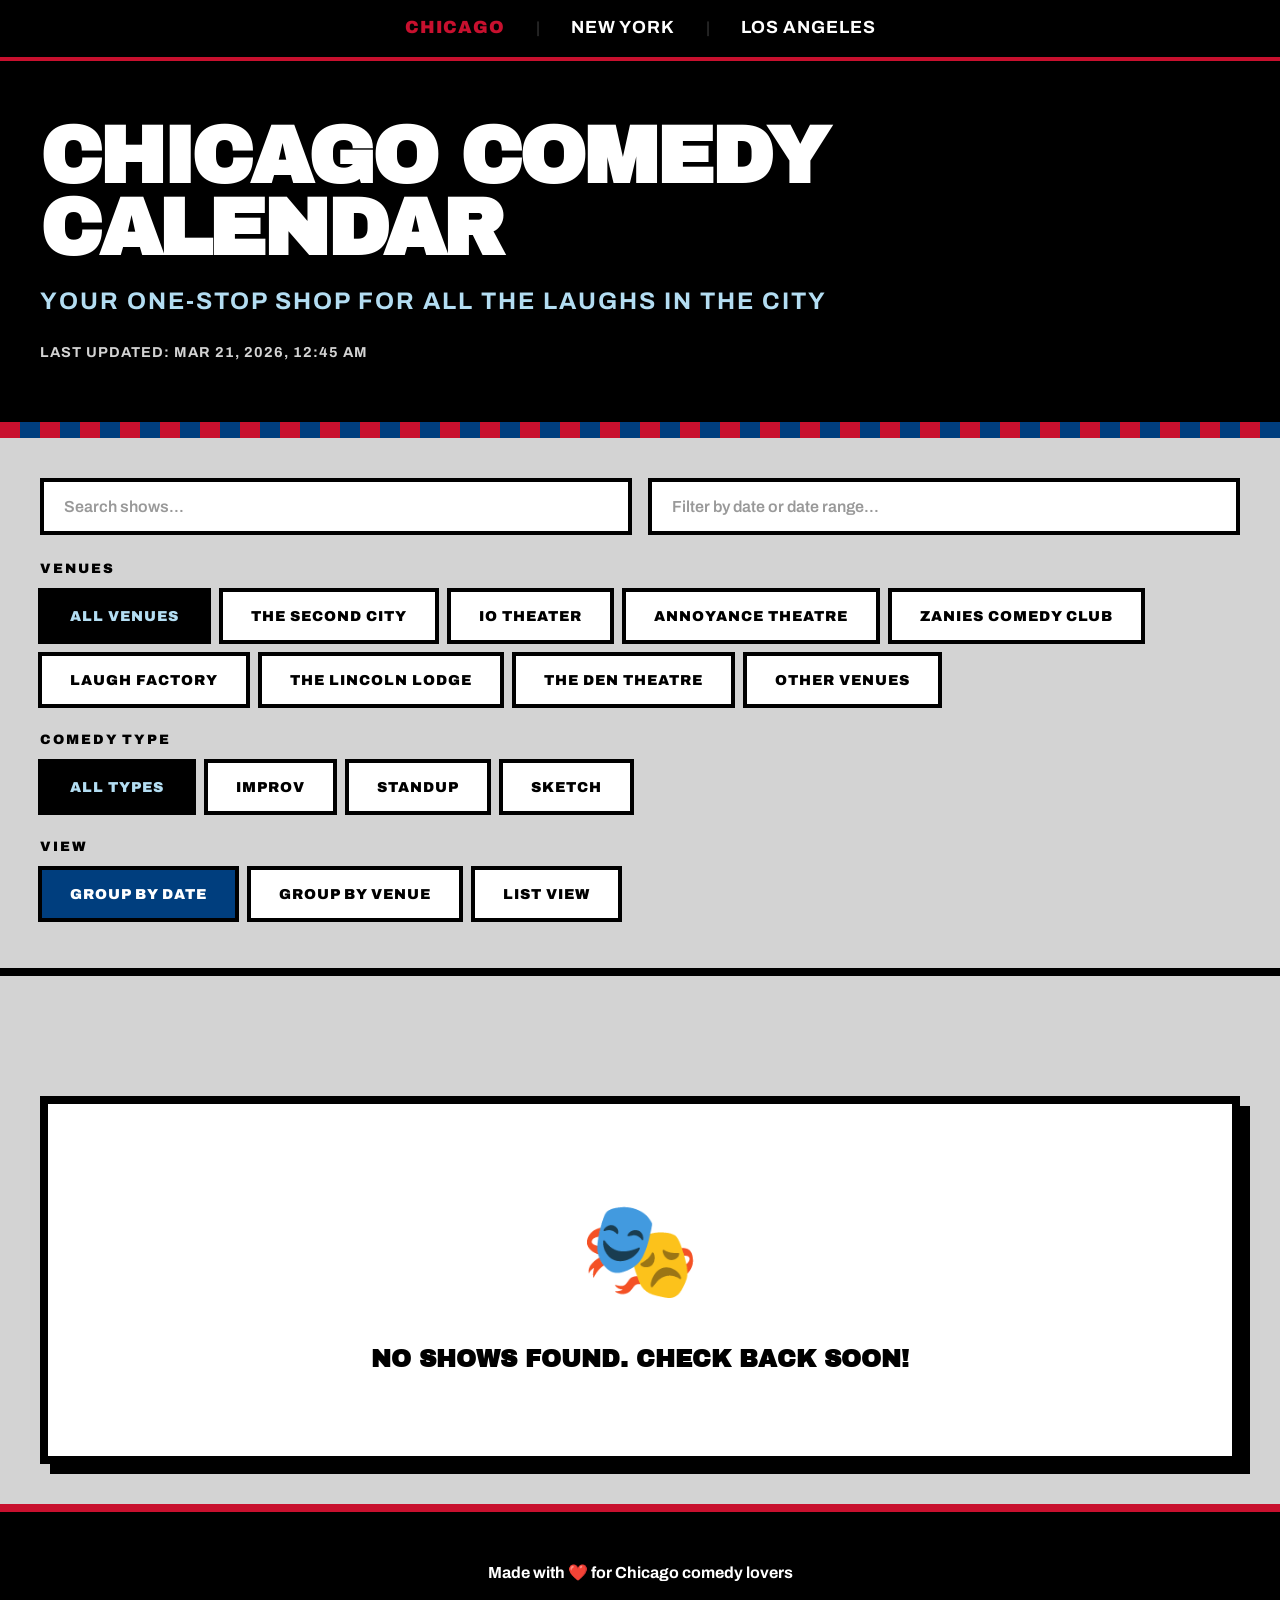
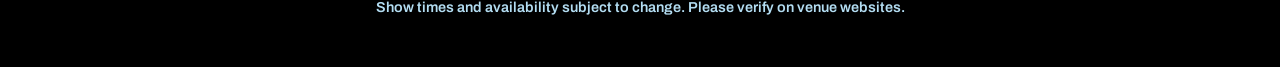
==== commit 051357b7: "FINAL FIX: Normalize venue names in createShowCard() lookups Root cause identified via browser conso" ====
--- a/index.html
+++ b/index.html
@@ -81,7 +81,7 @@
                     <button class="filter-btn" data-filter="Zanies Comedy Club">Zanies Comedy Club</button>
                     <button class="filter-btn" data-filter="Laugh Factory">Laugh Factory</button>
                     <button class="filter-btn" data-filter="The Lincoln Lodge">The Lincoln Lodge</button>
-                    <button class="filter-btn" data-filter="Reggies - Comedy Shack">Reggies - Comedy Shack</button>
+                    <button class="filter-btn" data-filter="The Den Theatre">The Den Theatre</button>
                     <button class="filter-btn" data-filter="other">Other Venues</button>
                 </div>
                 <div id="activeFilterPill" class="active-filter-pill hidden">
